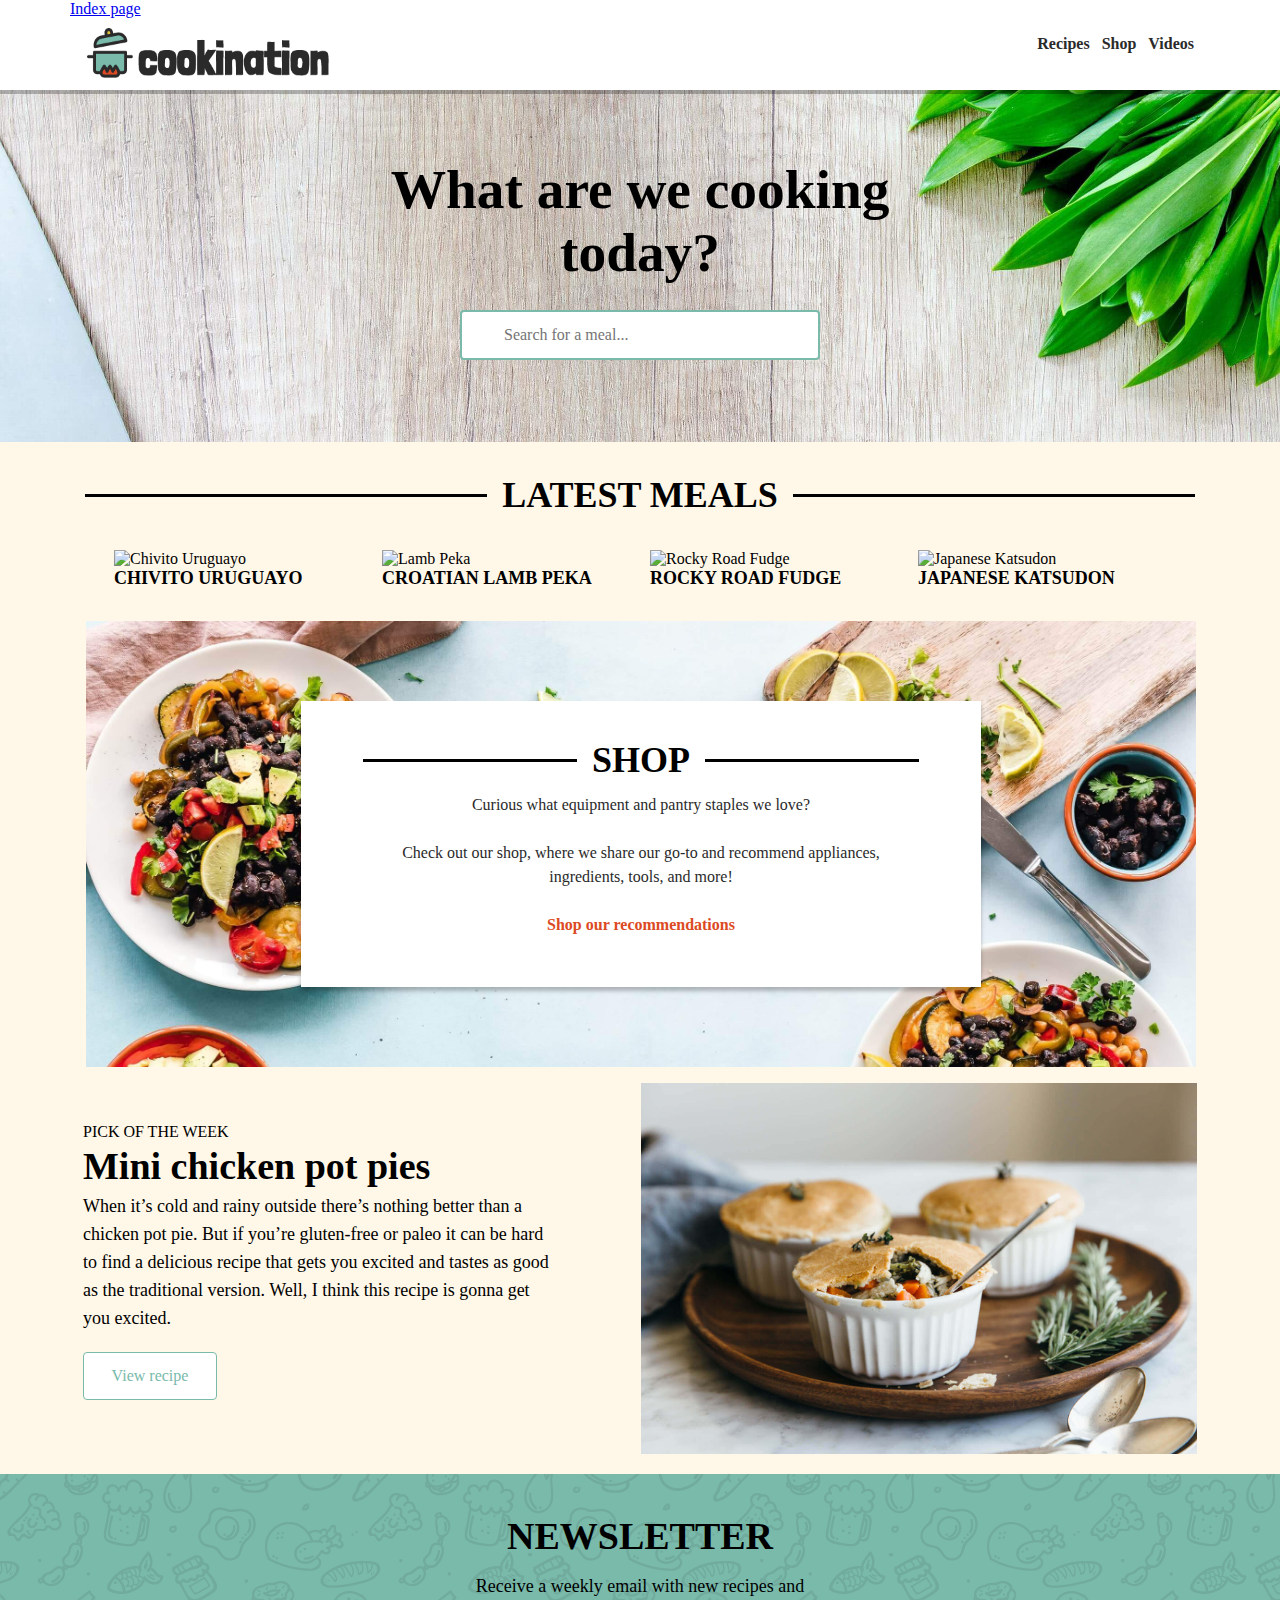
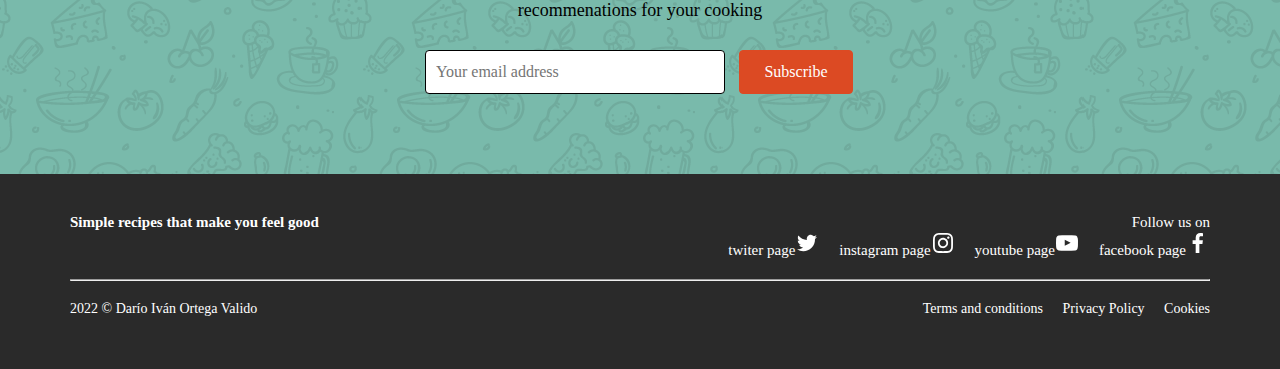
==== index.html @ 8721aeea "02071759" ====
<!DOCTYPE html>
<html lang="en">

<head>
  <meta charset="UTF-8">
  <meta http-equiv="X-UA-Compatible" content="IE=edge">
  <meta name="viewport" content="width=device-width, initial-scale=1.0">
  <title>Cookination</title>
  <meta name="author" content="Darío Iván Ortega Valido">
  <meta name="description" content="Index for Cookination">
  <link rel="stylesheet" href="./css/style.css">
  <link rel="stylesheet" href="./css/style_d.css">
</head>

<body>
  <!-- ? main -->
  <main>
    <div class="container">

      <div class="shl"></div>
      <!-- * header -->
      <header>
        <div class="logo">
          <a href="index.html">
            <p id="h_index">Index page</p>
            <img src="img/logos/logo.png" alt="Cookination Logo - Returns to main page">
          </a>
        </div>
        <div class="h_menu">
          <nav>
            <ul>
              <li><a href="recipes.html">Recipes</a></li>
              <li><a href="shop.html">Shop</a></li>
              <li><a href="videos.html">Videos</a></li>
            </ul>
          </nav>
        </div>
      </header>
      <div class="shr"></div>
      
      <div class="val"></div>
      <!-- * 1a -->
      <div class="s1a">
        <h1>What are we cooking today?</h1>
        <form action="_" method="get">
          <input class="busca" type="text" placeholder="Search for a meal..." aria-label="text to search" />
        </form>
      </div>

      <!-- * 2a -->
      <div class="s2a">
        <div class="h2line">
          <h2>Latest meals </h2>
        </div>
        <div class="figures">

          <div>
            <figure>
              <img class="img_2a" src="img/meals/chivito.jpg" alt="Chivito Uruguayo">
              <figcaption> <strong><a href=""> Chivito uruguayo</a></strong></figcaption>
            </figure>
          </div>

          <div>
            <figure>
              <img class="img_2a" src="img/meals/lamb-peka.jpg" alt="Lamb Peka">
              <figcaption> <strong> <a href="">Croatian lamb peka</a></strong></figcaption>
            </figure>
          </div>

          <div>
            <figure>
              <img class="img_2a" src="img/meals/rocky-road.jpg" alt="Rocky Road Fudge">
              <figcaption><strong> <a href="">Rocky road fudge</a></strong></figcaption>
            </figure>
          </div>

          <div>
            <figure>
              <img class="img_2a" src="img/meals/katsudon.jpg" alt="Japanese Katsudon">
              <figcaption> <strong> <a href="">Japanese katsudon</a></strong></figcaption>
            </figure>
          </div>

        </div>
      </div>

      <!-- * 3a -->
      <div class="s3a">
        <div class="ds">
          <div class="shop">
            <h2>Shop</h2>
            <p>Curious what equipment and pantry staples we love?</p>
            <p>Check out our shop, where we share our go-to and recommend appliances,
              ingredients, tools, and more!</p>
            <p><a href="shop.htmpl">Shop our recommendations</a></p>
          </div>
        </div>
      </div>
      
      <!-- * 4a -->
      <div class="s4a">
        <div class="sa4_lim">
          <div class="s4a_lit">
            <p>Pick of the week</p>
            <h3>Mini chicken pot pies</h3>
            <p id="sec_txt">When it’s cold and rainy outside there’s nothing better than a chicken pot pie. But if
              you’re gluten-free
              or paleo it can be hard to find a delicious recipe that gets you excited and tastes as good as the
              traditional version. Well, I think this recipe is gonna get you excited.</p>
            <button disabled>View recipe</button>
          </div>
          <div class="s4a_img">
            <img src="img/pick-week.jpg" alt="Pick of the week">
          </div>
        </div>
      </div>
      <div class="var"></div>
      
      <!-- * newsletter -->
      <div class="newsletter">
        <div class="new_lit">
          <h2 id="noline">Newsletter</h2>
          <p>Receive a weekly email with new recipes and recommenations for your cooking</p>
        </div>
        <div class="subscribe">
          <input class="email" type="email" placeholder="Your email address" aria-label="Email address for newsletter">
          <button>Subscribe</button>
        </div>
      </div>
      <div class="vfl"></div>
      <!-- * footer -->
      <footer>
        <div class="social_men">
          <p><strong>Simple recipes that make you feel good</strong></p>
        </div>
        <div class="social_nav">
          <p>Follow us on</p>
          <nav>
            <ul>
              <li><a href="">
                  <p id="h_twiter">twiter page</p><img src=" img/icons/twitter.svg" alt="twiter page">
                </a></li>
              <li><a href="">
                  <p id="h_instagram">instagram page</p><img src=" img/icons/instagram.svg"  alt="instagram page">
                </a></li>
              <li><a href="">
                  <p id="h_youtube">youtube page</p><img src=" img/icons/youtube.svg"  alt="youtube page">
                </a></li>
              <li><a href="">
                  <p id="h_facebook">facebook page</p><img src=" img/icons/facebook.svg"  alt="facebook page">
                </a></li>
            </ul>
          </nav>
        </div>

        <div class="separador">
          <hr>
        </div>

        <div class="alumno_nom">
          <p>2022 &copy; Darío Iván Ortega Valido</p>
        </div>
        <div class="alumno_nav">
          <nav>
            <ul>
              <li><a href="#" target="_blank">Terms and conditions</a></li>
              <li><a href="#" target="_blank">Privacy Policy</a></li>
              <li><a href="#" target="_blank">Cookies</a></li>
            </ul>
          </nav>
        </div>
      </footer>
      <div class="vfr"></div>
    </div>
  </main>
</body>
</html>
---- css/style.css ----
:root {
    --fondo-oscuro: #2a2a2a;
    --blanco: #ffffff;
    --principal: #79baab;
    --principal-l: #C5E1DB;
    --contraste: #dc4a23;
    --contraste-l: #eb9781;
    --fondo-body: #fff7e8;
    --negro: #000000;
    --sombra: #00000040;
}

/* montserrat-regular - latin */
@font-face {
    font-family: 'Montserrat';
    font-style: normal;
    font-weight: 400;
    src: url('../fonts/montserrat-v24-latin-regular.eot');
    /* IE9 Compat Modes */
    src: local(''),
        url('../fonts/montserrat-v24-latin-regular.eot?#iefix') format('embedded-opentype'),
        /* IE6-IE8 */
        url('../fonts/montserrat-v24-latin-regular.woff2') format('woff2'),
        /* Super Modern Browsers */
        url('../fonts/montserrat-v24-latin-regular.woff') format('woff'),
        /* Modern Browsers */
        url('../fonts/montserrat-v24-latin-regular.ttf') format('truetype'),
        /* Safari, Android, iOS */
        url('../fonts/montserrat-v24-latin-regular.svg#Montserrat') format('svg');
    /* Legacy iOS */
}

/* montserrat-600 - latin */
@font-face {
    font-family: 'Montserrat';
    font-style: normal;
    font-weight: 600;
    src: url('../fonts/montserrat-v24-latin-600.eot');
    /* IE9 Compat Modes */
    src: local(''),
        url('../fonts/montserrat-v24-latin-600.eot?#iefix') format('embedded-opentype'),
        /* IE6-IE8 */
        url('../fonts/montserrat-v24-latin-600.woff2') format('woff2'),
        /* Super Modern Browsers */
        url('../fonts/montserrat-v24-latin-600.woff') format('woff'),
        /* Modern Browsers */
        url('../fonts/montserrat-v24-latin-600.ttf') format('truetype'),
        /* Safari, Android, iOS */
        url('../fonts/montserrat-v24-latin-600.svg#Montserrat') format('svg');
    /* Legacy iOS */
}

/* montserrat-900 - latin */
@font-face {
    font-family: 'Montserrat';
    font-style: normal;
    font-weight: 900;
    src: url('../fonts/montserrat-v24-latin-900.eot');
    /* IE9 Compat Modes */
    src: local(''),
        url('../fonts/montserrat-v24-latin-900.eot?#iefix') format('embedded-opentype'),
        /* IE6-IE8 */
        url('../fonts/montserrat-v24-latin-900.woff2') format('woff2'),
        /* Super Modern Browsers */
        url('../fonts/montserrat-v24-latin-900.woff') format('woff'),
        /* Modern Browsers */
        url('../fonts/montserrat-v24-latin-900.ttf') format('truetype'),
        /* Safari, Android, iOS */
        url('../fonts/montserrat-v24-latin-900.svg#Montserrat') format('svg');
    /* Legacy iOS */
}

* {
    margin: 0;
    padding: 0;
    box-sizing: border-box;
}

html {
    font-size: 16px;
}

body {
    width: 100%;
    font-family: Montserrat;
}

h1 {
    font-size: 3rem;
    font-weight: 900;
}

h1#may {
    text-transform: uppercase;
}

h2 {
    font-size: 2.25rem;
    text-transform: uppercase;
}

h2#noline {
    font-size: 2.625rem;
}

h2#noline::before, h2#noline::after {
    flex: 0;
}

.container {
    display: grid;
    grid-template-areas:
        "hea"
        "s1a"
        "s2a"
        "s3a"
        "s4a"
        "new"
        "foo";
    grid-template-columns: 1fr;
    grid-gap: 0px;
}


/* ? ----------------------------------------------------------- */
/* ? Todas las páginas ----------------------------------------- */
/* ? ----------------------------------------------------------- */

header {
    grid-area: hea;
}

footer {
    grid-area: foo;
}

/* * header **************************************************** */
p#hidden {
    display: none;
}

header {
    display: grid;
    grid-template-areas:
        "logo"
        "menu";
    grid-template-columns: 1fr;
    grid-gap: .25rem;
    background-color: var(--blanco);
    box-shadow: 0 .25rem 0 var(--sombra);
    z-index: 2;
    padding-bottom: .125rem;
}

.logo {
    grid-area: logo;
}

.h_menu {
    grid-area: menu;
}

header img {
    display: block;
    margin: .5rem auto .5rem;
    width: 10.625rem;
    height: 2.1513rem;
}

.h_menu ul {
    text-align: center;
    margin-top: .5rem;
    margin-bottom: .5rem;
    padding: 0;
    list-style-type: none;
}

.h_menu li {
    display: inline-block;
}

.h_menu a {
    padding: 0 0 0 .5rem;
    color: var(--fondo-oscuro);
    text-decoration: none;
    font-size: 1rem;
    font-weight: 600;
}

.h_menu a:hover {
    color: var(--principal);
}

a#sel {
    padding-right: .375rem;
    padding-left: .375rem;
    padding-bottom: .125rem;
    color: var(--fondo-oscuro);
    font-weight: 900;
    border-bottom: .1125rem dashed var(--fondo-oscuro);

}

/* * footer ************************************************** */
footer {
    padding: 2rem 0 2.5rem;
    display: grid;
    grid-template-areas:
        "social_men"
        "social_nav"
        "separador"
        "alumno_nom"
        "alumno_nav";
    grid-template-columns: 1fr;
    grid-gap: .25rem;
    color: var(--blanco);
    background-color: var(--fondo-oscuro);
}


.social_men {
    grid-area: social_men;
    text-align: center;
}

.social_nav {
    padding-bottom: .5rem;
    grid-area: social_nav;
    text-align: center;
}

footer p {
    margin: .5rem 0;
    font-family: Montserrat;
    font-weight: 400;
    font-size: .9375rem;
}


footer li {
    display: inline-block;
    padding: 0 0 0 1rem;
}


footer a {
    color: var(--blanco);
    text-decoration: none;
}

footer li:first-child {
    padding-left: 0;
}

.social_nav a:hover {
    opacity: 0.7;
}

.separador {
    grid-area: separador;
    margin: 0 1rem .5rem;
}

.alumno_nom {
    grid-area: alumno_nom;
    text-align: center;
}

.alumno_nom p {
    font-size: .875rem;
}

.alumno_nav {
    grid-area: alumno_nav;
    margin: .25rem 0;
    text-align: center;
    padding-bottom: .5rem;
    font-size: .875rem;
}

.alumno_nav a:hover {
    color: var(--principal);
}

/* * newsletter ************************************************ */
.newsletter {
    grid-area: new;
}

.newsletter {
    height: 18.75rem;
    position: relative;
    background-color: var(--principal);
    z-index: -1;
}

.newsletter::before {
    content: "";
    background-image: url("../img/doodle.png");
    background-repeat: repeat-x;
    opacity: .1;
    position: absolute;
    top: 0;
    right: 0;
    bottom: 0;
    left: 0;
    z-index: -1;
}

.new_lit {
    margin: 0 auto;
    display: block;
    width: 28.125rem;
}

.new_lit h2#noline {
    padding: 2.5rem 0 1rem;
    text-align: center;
    text-transform: uppercase;
    font-size: 2.375rem;
}

.new_lit p {
    text-align: center;
    font-size: 1.125rem;
    line-height: 1.5rem;
}

.subscribe {
    margin: .5rem auto;
    display: block;
    width: 28.125rem;
}

.email {
    margin: .625rem .625rem;
    border: .0625rem solid;
    /* border-color: var(--blanco); */
    border-radius: .25rem;
    width: 18.75rem;
    height: 2.75rem;
    padding-left: .625rem;
    font-family: Montserrat;
    font-size: 1rem;
    background-color: var(--blanco);
    z-index: 1;
}

.subscribe button {
    border: .0625rem solid var(--contraste);
    border-radius: .25rem;
    padding: .625rem;
    color: var(--blanco);
    background-color: var(--contraste);
    font-size: 1rem;
    font-weight: 400;
    margin: 1.25rem 0;
    width: 7.125rem;
    height: 2.75rem;
    font-family: Montserrat;
}



/* ! Pag1 -------------------------------------------------------- */
/* ! Pag1 INDEX -------------------------------------------------- */
/* ! Pag1 -------------------------------------------------------- */

.s1a {
    grid-area: s1a;
}

.s2a {
    grid-area: s2a;
}

.s3a {
    grid-area: s3a;
}

.s4a {
    grid-area: s4a;
}

/* * s1a ********************************************** */
.s1a {
    background-image: url("../img/knife-bg.jpg");
    background-repeat: no-repeat;
    background-size: cover;
    padding-bottom: .5rem;
}

.s1a h1 {
    display: block;
    margin: 0 auto 0;
    padding: 4.25rem 0 1rem;
    text-align: center;
    font-size: calc(2.66rem + 1vw);
    width: calc(408px + 10vw);
}

.busca {
    display: block;
    margin: .625rem auto;
    border: .125rem solid;
    border-color: var(--principal);
    border-radius: .25rem;
    width: 22.5rem;
    height: 3.125rem;
    padding-left: 2.625rem;
    font-family: Montserrat;
    font-size: 1rem;
    background: url("../img/icons/search.svg") no-repeat .625rem;
    background-color: var(--blanco);
}

.s1a form {
    padding-bottom: 4rem;
}

/* * s2a ********************************************** */


.s2a {
    background-color: var(--fondo-body);
    display: grid;
    grid-template-areas:
        "he2"
        "fi1";
    grid-template-columns: 1fr;
    grid-gap: .125rem;
    justify-items: center;
    padding-bottom: 1rem;
}

.figures {
    grid-area: fi1;
}

.h2line {
    margin: 2rem 0;
    width: 100%;
    display: block;
}

.s2a h2 {
    grid-area: he2;
    padding: 0 .9375rem ; 
    display: flex;
    flex-direction: row;
    align-items: center;
    justify-items: center;
    text-align: center;
}
.s2a h2::before, .s2a h2::after {
    content: '';
    flex: 1 1;
    border-bottom: .1875rem solid;
    margin: auto;   
}
.s2a h2::before{ margin-right: .9375rem;}
.s2a h2::after{ margin-left: .9375rem;} 


.figures {
    padding: 0 .9375rem;
    gap: 1.25rem;
    display: flex;
    flex-direction: row;
    flex-flow: row wrap;
    justify-content: left;
}


.s2a figcaption, .s2a_2 figcaption, .s2a_2 dt {
    text-transform: uppercase;
    font-size: 1.125rem;
    width: 15.5rem;
}

.s2a a, .s2a_2 a {
    text-decoration: none;
    color: var(--negro);
}

.s2a a:hover, .s2a_2 a:hover {
    color: var(--principal);
}

.img_2a {
    width: 15.625rem;
}




/* * 3a ****************************************************** */
.s3a {
    padding: 1rem 1rem;
    background-color: var(--fondo-body)
}

.ds {
    display: block;
    margin: 0 auto;
    padding: 5rem 1.125rem;
    background-image: url("../img/shop-bg.jpg");
    background-repeat: no-repeat;
    background-size: cover;
}

.shop {
    display: block;
    margin: 0 auto;
    padding: 2.375rem 3vw;
    background-color: var(--blanco);
    box-shadow: 0 .25rem .25rem var(--sombra);
    width: calc(24.75rem + 16vw);
    text-align: center;
}



.shop h2 {
    padding: 0 24px ;
    display: flex;
    flex-direction: row;
    align-items: center;
    justify-items: center;
    text-align: center;
}
.shop h2::before, .shop h2::after {
    content: '';
    flex: 1 1;
    border-bottom: .1875rem solid;
    margin: auto;   
}
.shop h2::before{ margin-right: .9375rem;}
.shop h2::after{ margin-left: .9375rem;} 

.shop p {
    font-size: 1rem;
    color: var(--fondo-oscuro);
    text-align: center;
    padding: .75rem 2.3125rem;
    line-height: 1.5rem;
}

.shop a {
    color: var(--contraste);
    text-decoration: none;
    font-weight: 600;
}

.shop a:hover {
    color: var(--principal-l);
}

/* * 4a ******************************************************* */
.s4a {
    background-color: var(--fondo-body);
    padding-bottom: 1rem;
}

.sa4_lim {

    display: flex;
    gap: 1.25rem;
    flex-flow: row wrap;
    justify-content: center;
    align-items: center;
}

.s4a img {
    width: 32.625rem;
}

.s4a_lit {
    width: 32.625rem;
}

.s4a_lit p {
    font-size: 1rem;
    line-height: 1.5rem;
}

.s4a_lit p:first-child {
    text-transform: uppercase;
    font-size: 1rem;
}

.s4a_lit h3 {
    padding-bottom: .25rem;
    font-size: 2.375rem;
}

.s4a button {
    border: .0625rem solid var(--principal);
    border-radius: .25rem;
    padding: .625rem;
    color: var(--principal);
    background-color: var(--blanco);
    font-size: 1rem;
    font-weight: 400;
    margin: 1.25rem 0;
    width: 8.375rem;
    height: 3rem;
    font-family: Montserrat;
}



/* ! Pag2 -------------------------------------------------------- */
/* ! Pag2 RECIPES ------------------------------------------------ */
/* ! Pag2 -------------------------------------------------------- */



/* * 2a2 ******************************************************* */
.s2a_2 {
    grid-area: s2a;
}

.s2a_2 {
    background-color: var(--fondo-body);
    display: grid;
    grid-template-areas:
        "he2"
        "fi1"
        "pg1";
    grid-template-columns: 1fr;
    grid-gap: .125rem;
    justify-items: center;

    padding-bottom: 1rem;
}

.br_cab {
    grid-area: he2;
    margin-top:  2rem ;
}

.pag {
    grid-area: pg1;
}

.br_cab {
    display: block;
    text-align: center;
    padding: .5rem 1rem;
}

.br_cab p {
    padding: .5rem 0;
    line-height: 1.625rem;
}
.pag ol::before{
    content: '';
    text-decoration: none;
}

.pag li {
    display: inline-block;
    padding: 2rem .375rem 2rem 0;
}

.pag a {
    color: var(--principal);
    font-weight: 600;
}

a#pag_sel {
    color: var(--negro);
    font-weight: 400;
}


aside {
    display: none;
}

/* ! Pag4 -------------------------------------------------------- */
/* ! Pag4 VIDEOS  ------------------------------------------------ */
/* ! Pag4 -------------------------------------------------------- */

.blanco {
    background-color: var(--blanco);
    width: 32.625rem;
    height: auto;
}

.figures iframe {
    width: 32.625rem;
    height: 19.6875rem;
}

.s2a_2 dt {
    padding: 1rem .9375rem;
    text-transform: uppercase;
    font-size: 1.125rem;
    letter-spacing: .0938rem;
    width: 32.625rem;
}

.s2a_2 dd {
    padding: 0 1rem 1rem;
    font-size: 1rem;
    line-height: 1.5rem;
}
---- css/style_d.css ----
@media screen and (min-width: 1140px) {
    .container {
        display: grid;
        grid-template-areas:
            "shl hea shr"
            "s1a s1a s1a"
            "val s2a var"
            "val s3a var"
            "val s4a var"
            "new new new"
            "vfl foo vfr";
        grid-template-columns: 1fr 1140px 1fr;
        grid-gap: 0px;
    }

    .val {
        grid-area: val;
        flex: 1;
        background-color: var(--fondo-body);
    }

    .var {
        grid-area: var;
        flex: 1;
        background-color: var(--fondo-body);
    }

    .vfl {
        grid-area: vfl;
        flex: 1;
        background-color: var(--fondo-oscuro);
    }

    .vfr {
        grid-area: vfr;
        flex: 1;
        background-color: var(--fondo-oscuro);
    }

    .shl {
        grid-area: shl;
        flex: 1;
        background-color: var(--blanco);
        box-shadow: 0px 4px 0px var(--sombra);
        z-index: 2;
    }

    .shr {
        grid-area: shr;
        flex: 1;
        background-color: var(--blanco);
        box-shadow: 0px 4px 0px var(--sombra);
        z-index: 2;
    }

    /* ? ----------------------------------------------------------- */
    /* ? Todas las páginas ----------------------------------------- */
    /* ? ----------------------------------------------------------- */

    /* * header ******************************* */
    header {
        display: grid;
        grid-template-areas:
            "logo menu";
        grid-template-columns: 2fr 2fr;
        grid-gap: 12px;
        align-items: center;
    }

    header img {
        float: left;
        width: 261px;
        height: 54px;
        padding-left: 16px;
    }

    .h_menu ul {
        text-align: right;
        padding-right: 16px;
    }

    /* * footer ******************************** */
    footer {
        padding-top: 32px;
        display: grid;
        grid-template-areas:
            "social_men social_nav"
            "separador separador"
            "alumno_nom alumno_nav";
        grid-template-columns: 1fr 1fr;
        grid-gap: 12px;
        align-items: baseline;

    }

    footer li:first-child {
        padding-left: 16px;
    }

    .social_men {
        text-align: left;
        width: 250px;
    }

    .social_nav {
        text-align: right;
    }

    .social_nav p {
        display: inline;
    }

    .separador {
        margin: 0;
    }

    .alumno_nom {
        text-align: left;
    }

    .alumno_nav {
        text-align: right;
    }

    .social_nav nav {
        display: inline-block;
        vertical-align: middle;
    }

    /* ! Pag1 -------------------------------------------------------- */
    /* ! Pag1 INDEX -------------------------------------------------- */
    /* ! Pag1 -------------------------------------------------------- */

    /* * 2a **************************** */
    .img_2a {
        width: 262px;
    }

    .h2line {
        width: 1140px;
    }

    h2::before {
        margin: 0 16px 0 0;
    }

    h2::after {
        margin: 0 0px 0 16px
    }

    .s2a_2 dt {
        width: 552px;
    }



    /* * 3a **************************** */
    .ds {
        width: 1110px;
    }

    .shop {
        width: 680px;

    }

    /* * 4a **************************** */
    .sa4_lim {
        gap: 28px;
    }

    #sec_txt {
        font-size: 18px;
        padding-right: 60px;
        line-height: 28px;
    }

    .s4a_lit {
        width: 530px;
    }

    .s4a img {
        width: 556px;
    }



    /* ! Pag2 -------------------------------------------------------- */
    /* ! Pag2 RECIPES ------------------------------------------------ */
    /* ! Pag2 -------------------------------------------------------- */

    /* * 2a2 ******************************************************* */
    .s2a_2 {
        background-color: var(--fondo-body);
        display: grid;
        grid-template-areas:
            "he2 he2"
            "asi fi1"
            "asi pg1";
        grid-template-columns: 1fr;
        grid-gap: 2px;

        justify-items: center;
        padding-bottom: 16px;
    }

    h2#noline {
        text-align: center;
    }

    .br_cab {
        justify-self: flex-start;
        text-align: left;
    }

    aside {
        grid-area: asi;
        display: block;
        width: 271px;
        background-color: var(--blanco);
    }

    .chec_sel fieldset {
        border: 0px;
        display: flex;
        flex-direction: column;
    }

    .chec_sel legend {
        font-size: 1.125rem;
        text-transform: uppercase;
        padding: 16px 16px;

    }

    .chec_sel label {
        padding: 4px 16px;
    }

    .busca1 {
        display: block;
        margin: 16px 16px;
        border: 2px solid;
        border-color: var(--principal);
        border-radius: 4px;
        width: 239px;
        height: 50px;
        padding-left: 42px;
        font-family: Montserrat;
        font-size: 16px;
        background: url("../img/icons/search.svg") no-repeat 10px;
        background-color: var(--blanco);
    }

    .figures {
        row-gap: 32px;
    }

    /* ! Pag4 -------------------------------------------------------- */
    /* ! Pag4 VIDEOS  ------------------------------------------------ */
    /* ! Pag4 -------------------------------------------------------- */


    .blanco {
        background-color: var(--blanco);
        width: 542px;
        height: calc(100% - 315px);
    }

    .figures iframe {
        width: 542px;
        height: 315px;
    }

    .s2a_2 dt {
        padding: 16px 16px;
        width: 542px;
    }

    .s2a_2 dd {
        width: 542px;
        font-size: 18px;
        line-height: 26px;
    }
}
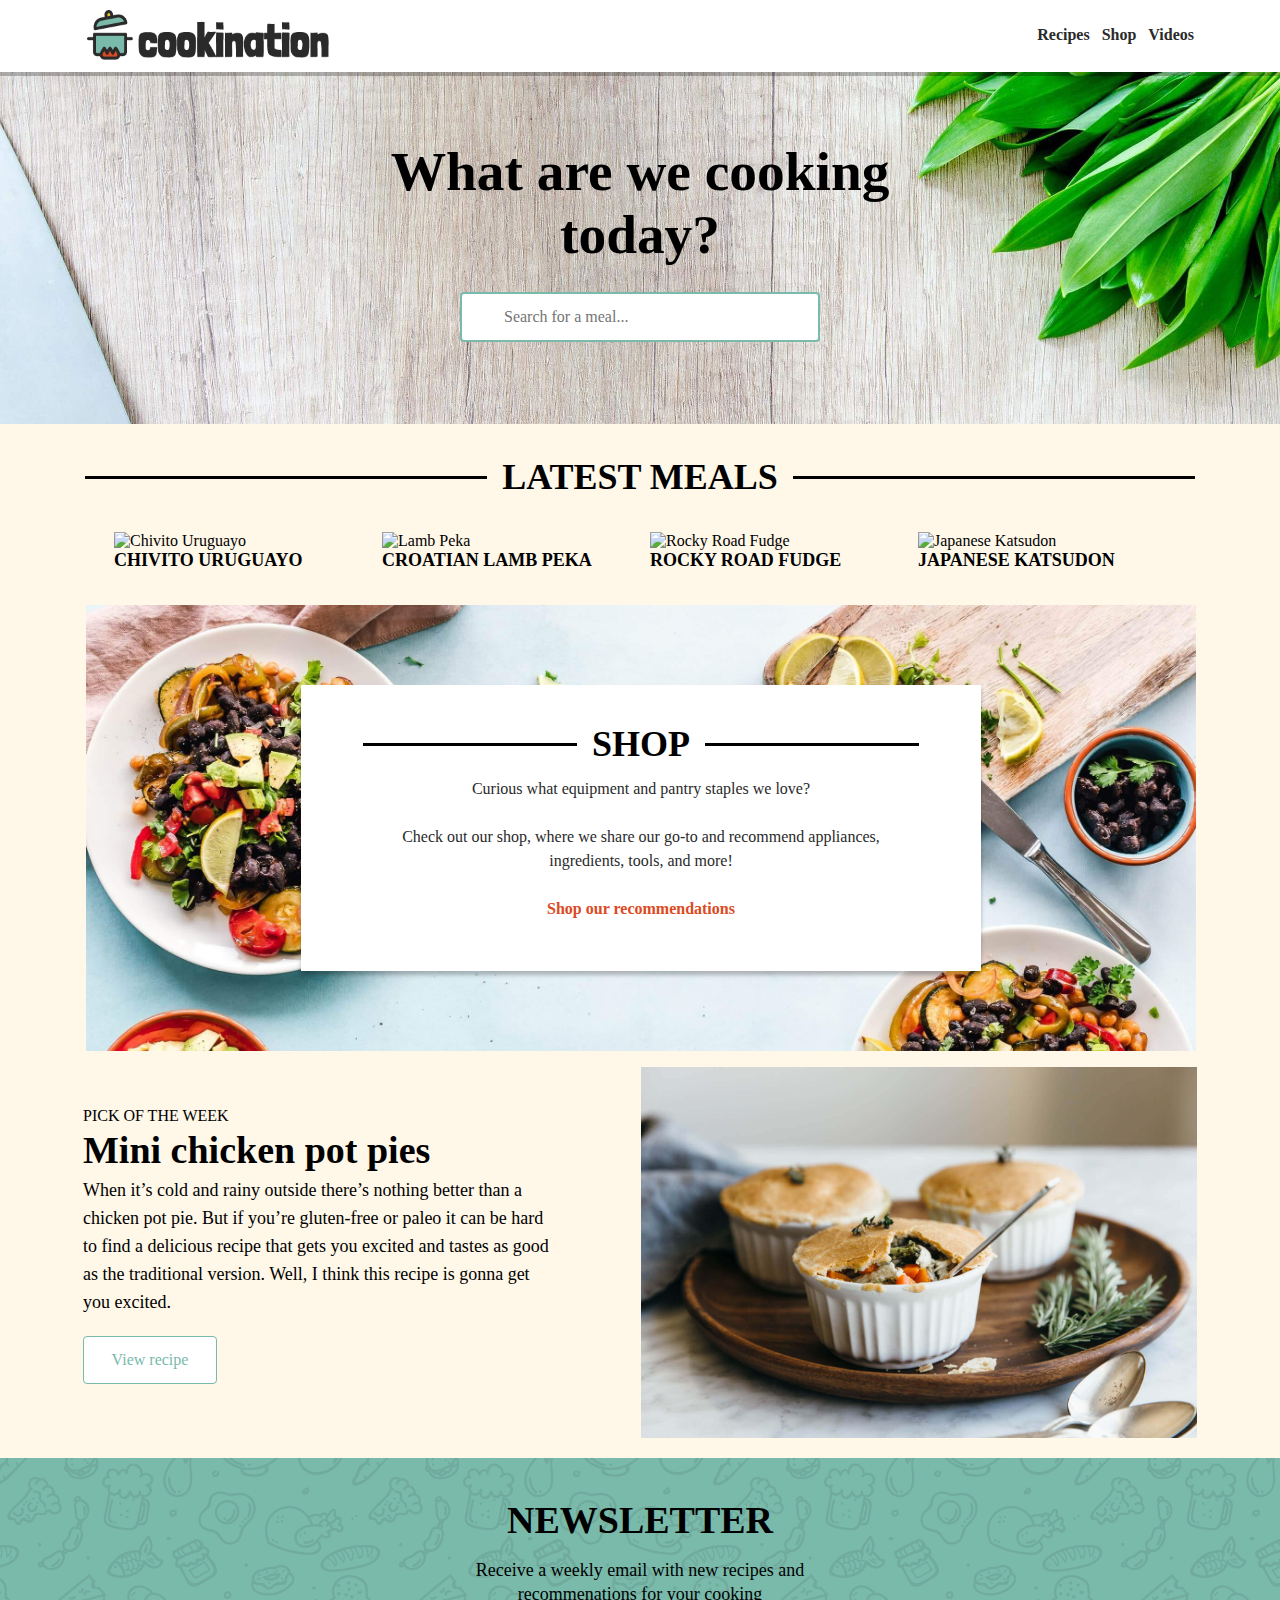
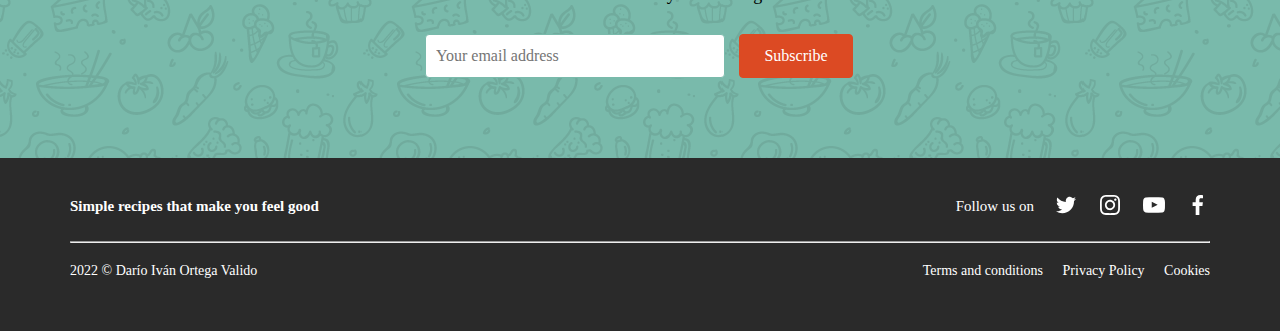
==== commit f4bb9150: "03060818" ====
--- a/index.html
+++ b/index.html
@@ -8,8 +8,8 @@
   <title>Cookination</title>
   <meta name="author" content="Darío Iván Ortega Valido">
   <meta name="description" content="Index for Cookination">
-  <link rel="stylesheet" href="./css/style.css">
-  <link rel="stylesheet" href="./css/style_d.css">
+  <link rel="stylesheet" href="./css/styleF.css">
+  <!-- <link rel="stylesheet" href="./css/style_d.css"> -->
 </head>
 
 <body>
--- a/css/styleF.css
+++ b/css/styleF.css
@@ -0,0 +1,955 @@
+:root {
+    --fondo-oscuro: #2a2a2a;
+    --blanco: #ffffff;
+    --principal: #79baab;
+    --principal-l: #C5E1DB;
+    --contraste: #dc4a23;
+    --contraste-l: #eb9781;
+    --fondo-body: #fff7e8;
+    --negro: #000000;
+    --sombra: #00000040;
+}
+
+/* montserrat-regular - latin */
+@font-face {
+    font-family: 'Montserrat';
+    font-style: normal;
+    font-weight: 400;
+    src: url('../fonts/montserrat-v24-latin-regular.eot');
+    /* IE9 Compat Modes */
+    src: local(''),
+        url('../fonts/montserrat-v24-latin-regular.eot?#iefix') format('embedded-opentype'),
+        /* IE6-IE8 */
+        url('../fonts/montserrat-v24-latin-regular.woff2') format('woff2'),
+        /* Super Modern Browsers */
+        url('../fonts/montserrat-v24-latin-regular.woff') format('woff'),
+        /* Modern Browsers */
+        url('../fonts/montserrat-v24-latin-regular.ttf') format('truetype'),
+        /* Safari, Android, iOS */
+        url('../fonts/montserrat-v24-latin-regular.svg#Montserrat') format('svg');
+    /* Legacy iOS */
+}
+
+/* montserrat-600 - latin */
+@font-face {
+    font-family: 'Montserrat';
+    font-style: normal;
+    font-weight: 600;
+    src: url('../fonts/montserrat-v24-latin-600.eot');
+    /* IE9 Compat Modes */
+    src: local(''),
+        url('../fonts/montserrat-v24-latin-600.eot?#iefix') format('embedded-opentype'),
+        /* IE6-IE8 */
+        url('../fonts/montserrat-v24-latin-600.woff2') format('woff2'),
+        /* Super Modern Browsers */
+        url('../fonts/montserrat-v24-latin-600.woff') format('woff'),
+        /* Modern Browsers */
+        url('../fonts/montserrat-v24-latin-600.ttf') format('truetype'),
+        /* Safari, Android, iOS */
+        url('../fonts/montserrat-v24-latin-600.svg#Montserrat') format('svg');
+    /* Legacy iOS */
+}
+
+/* montserrat-900 - latin */
+@font-face {
+    font-family: 'Montserrat';
+    font-style: normal;
+    font-weight: 900;
+    src: url('../fonts/montserrat-v24-latin-900.eot');
+    /* IE9 Compat Modes */
+    src: local(''),
+        url('../fonts/montserrat-v24-latin-900.eot?#iefix') format('embedded-opentype'),
+        /* IE6-IE8 */
+        url('../fonts/montserrat-v24-latin-900.woff2') format('woff2'),
+        /* Super Modern Browsers */
+        url('../fonts/montserrat-v24-latin-900.woff') format('woff'),
+        /* Modern Browsers */
+        url('../fonts/montserrat-v24-latin-900.ttf') format('truetype'),
+        /* Safari, Android, iOS */
+        url('../fonts/montserrat-v24-latin-900.svg#Montserrat') format('svg');
+    /* Legacy iOS */
+}
+
+* {
+    margin: 0;
+    padding: 0;
+    box-sizing: border-box;
+}
+
+html {
+    font-size: 16px;
+}
+
+body {
+    width: 100%;
+    font-family: Montserrat;
+}
+
+h1 {
+    font-size: 3rem;
+    font-weight: 900;
+}
+
+h1#may {
+    text-transform: uppercase;
+}
+
+h2 {
+    font-size: 2.25rem;
+    text-transform: uppercase;
+}
+
+h2#noline {
+    font-size: 2.625rem;
+}
+
+h2#noline::before, h2#noline::after {
+    flex: 0;
+}
+
+.container {
+    display: grid;
+    grid-template-areas:
+        "hea"
+        "s1a"
+        "s2a"
+        "s3a"
+        "s4a"
+        "new"
+        "foo";
+    grid-template-columns: 1fr;
+    grid-gap: 0px;
+}
+
+
+/* ? ----------------------------------------------------------- */
+/* ? Todas las páginas ----------------------------------------- */
+/* ? ----------------------------------------------------------- */
+
+
+/* * header **************************************************** */
+p#h_index, p#h_twiter,p#h_instagram,p#h_youtube,p#h_facebook {
+    display: none;
+}
+
+header {
+    grid-area: hea;
+    display: grid;
+    grid-template-areas:
+        "logo"
+        "menu";
+    grid-template-columns: 1fr;
+    grid-gap: .25rem;
+    background-color: var(--blanco);
+    box-shadow: 0 .25rem 0 var(--sombra);
+    z-index: 2;
+    padding-bottom: .125rem;
+}
+
+.logo {
+    grid-area: logo;
+}
+
+.h_menu {
+    grid-area: menu;
+}
+
+header img {
+    display: block;
+    margin: .5rem auto .5rem;
+    width: 10.625rem;
+    height: 2.1513rem;
+}
+
+.h_menu ul {
+    text-align: center;
+    margin-top: .5rem;
+    margin-bottom: .5rem;
+    padding: 0;
+    list-style-type: none;
+}
+
+.h_menu li {
+    display: inline-block;
+}
+
+.h_menu a {
+    padding: 0 0 0 .5rem;
+    color: var(--fondo-oscuro);
+    text-decoration: none;
+    font-size: 1rem;
+    font-weight: 600;
+}
+
+.h_menu a:hover {
+    color: var(--principal);
+}
+
+a#sel {
+    padding-right: .375rem;
+    padding-left: .375rem;
+    padding-bottom: .125rem;
+    color: var(--fondo-oscuro);
+    font-weight: 900;
+    border-bottom: .1125rem dashed var(--fondo-oscuro);
+
+}
+
+/* * footer ************************************************** */
+footer {
+    grid-area: foo;
+    padding: 2rem 0 2.5rem;
+    display: grid;
+    grid-template-areas:
+        "social_men"
+        "social_nav"
+        "separador"
+        "alumno_nom"
+        "alumno_nav";
+    grid-template-columns: 1fr;
+    grid-gap: .25rem;
+    color: var(--blanco);
+    background-color: var(--fondo-oscuro);
+}
+
+
+.social_men {
+    grid-area: social_men;
+    text-align: center;
+}
+
+.social_nav {
+    padding-bottom: .5rem;
+    grid-area: social_nav;
+    text-align: center;
+}
+
+footer p {
+    margin: .5rem 0;
+    font-family: Montserrat;
+    font-weight: 400;
+    font-size: .9375rem;
+}
+
+
+footer li {
+    display: inline-block;
+    padding: 0 0 0 1rem;
+}
+
+
+footer a {
+    color: var(--blanco);
+    text-decoration: none;
+}
+
+footer li:first-child {
+    padding-left: 0;
+}
+
+.social_nav a:hover {
+    opacity: 0.7;
+}
+
+.separador {
+    grid-area: separador;
+    margin: 0 1rem .5rem;
+}
+
+.alumno_nom {
+    grid-area: alumno_nom;
+    text-align: center;
+}
+
+.alumno_nom p {
+    font-size: .875rem;
+}
+
+.alumno_nav {
+    grid-area: alumno_nav;
+    margin: .25rem 0;
+    text-align: center;
+    padding-bottom: .5rem;
+    font-size: .875rem;
+}
+
+.alumno_nav a:hover {
+    color: var(--principal);
+}
+
+/* * newsletter ************************************************ */
+.newsletter {
+    grid-area: new;
+    height: 18.75rem;
+    position: relative;
+    background-color: var(--principal);
+    z-index: -1;
+}
+
+
+.newsletter::before {
+    content: "";
+    background-image: url("../img/doodle.png");
+    background-repeat: repeat-x;
+    opacity: .1;
+    position: absolute;
+    top: 0;
+    right: 0;
+    bottom: 0;
+    left: 0;
+    z-index: -1;
+}
+
+.new_lit {
+    margin: 0 auto;
+    display: block;
+    width: 28.125rem;
+}
+
+.new_lit h2#noline {
+    padding: 2.5rem 0 1rem;
+    text-align: center;
+    text-transform: uppercase;
+    font-size: 2.375rem;
+}
+
+.new_lit p {
+    text-align: center;
+    font-size: 1.125rem;
+    line-height: 1.5rem;
+}
+
+.subscribe {
+    margin: .5rem auto;
+    display: block;
+    width: 28.125rem;
+}
+
+.email {
+    margin: .625rem .625rem;
+    border: .0625rem solid;
+    border-radius: .25rem;
+    width: 18.75rem;
+    height: 2.75rem;
+    padding-left: .625rem;
+    font-family: Montserrat;
+    font-size: 1rem;
+    border-color: var(--principal); 
+    background-color: var(--blanco);
+    z-index: 1;
+}
+
+.subscribe button {
+    border: .0625rem solid var(--contraste);
+    border-radius: .25rem;
+    padding: .625rem;
+    color: var(--blanco);
+    background-color: var(--contraste);
+    font-size: 1rem;
+    font-weight: 400;
+    margin: 1.25rem 0;
+    width: 7.125rem;
+    height: 2.75rem;
+    font-family: Montserrat;
+}
+
+
+
+/* ! Pag1 -------------------------------------------------------- */
+/* ! Pag1 INDEX -------------------------------------------------- */
+/* ! Pag1 -------------------------------------------------------- */
+
+
+/* * s1a ********************************************** */
+.s1a {
+    grid-area: s1a;
+    background-image: url("../img/knife-bg.jpg");
+    background-repeat: no-repeat;
+    background-size: cover;
+    padding-bottom: .5rem;
+}
+
+.s1a h1 {
+    display: block;
+    margin: 0 auto 0;
+    padding: 4.25rem 0 1rem;
+    text-align: center;
+    font-size: calc(2.66rem + 1vw);
+    width: calc(408px + 10vw);
+}
+
+.busca {
+    display: block;
+    margin: .625rem auto;
+    border: .125rem solid;
+    border-color: var(--principal);
+    border-radius: .25rem;
+    width: 22.5rem;
+    height: 3.125rem;
+    padding-left: 2.625rem;
+    font-family: Montserrat;
+    font-size: 1rem;
+    background: url("../img/icons/search.svg") no-repeat 10px;
+    background-color: var(--blanco);
+}
+
+.s1a form {
+    padding-bottom: 4rem;
+}
+
+/* * s2a ********************************************** */
+
+
+.s2a, .s2a_2 {
+    grid-area: s2a;
+    background-color: var(--fondo-body);
+    display: grid;
+    grid-template-areas:
+        "he2"
+        "fi1"
+        "pg1";
+    grid-template-columns: 1fr;
+    grid-gap: .125rem;
+    justify-items: center;
+    padding-bottom: 1rem;
+}
+
+.figures {
+    grid-area: fi1;
+    padding: 0 .9375rem;
+    gap: 1.25rem;
+    display: flex;
+    flex-direction: row;
+    flex-flow: row wrap;
+    justify-content: left;
+}
+
+.h2line {
+    margin: 2rem 0;
+    width: 100%;
+    display: block;
+}
+
+.s2a h2 {
+    grid-area: he2;
+    padding: 0 .9375rem ; 
+    display: flex;
+    flex-direction: row;
+    align-items: center;
+    justify-items: center;
+    text-align: center;
+}
+.s2a h2::before, .s2a h2::after {
+    content: '';
+    flex: 1 1;
+    border-bottom: .1875rem solid;
+    margin: auto;   
+}
+.s2a h2::before{ margin-right: .9375rem;}
+.s2a h2::after{ margin-left: .9375rem;} 
+
+
+.s2a figcaption, .s2a_2 figcaption {
+    text-transform: uppercase;
+    font-size: 1.125rem;
+    width: 15.5rem;
+}
+
+.s2a a, .s2a_2 a {
+    text-decoration: none;
+    color: var(--negro);
+}
+
+.s2a a:hover, .s2a_2 a:hover {
+    color: var(--principal);
+}
+
+.img_2a {
+    width: 15.625rem;
+}
+
+
+
+
+/* * 3a ****************************************************** */
+.s3a {
+    grid-area: s3a;
+    padding: 1rem 1rem;
+    background-color: var(--fondo-body)
+}
+
+.ds {
+    display: block;
+    margin: 0 auto;
+    padding: 5rem 1.125rem;
+    background-image: url("../img/shop-bg.jpg");
+    background-repeat: no-repeat;
+    background-size: cover;
+}
+
+.shop {
+    display: block;
+    margin: 0 auto;
+    padding: 2.375rem 3vw;
+    background-color: var(--blanco);
+    box-shadow: 0 .25rem .25rem var(--sombra);
+    width: calc(24.75rem + 16vw);
+    text-align: center;
+}
+
+
+
+.shop h2 {
+    padding: 0 24px ;
+    display: flex;
+    flex-direction: row;
+    align-items: center;
+    justify-items: center;
+    text-align: center;
+}
+.shop h2::before, .shop h2::after {
+    content: '';
+    flex: 1 1;
+    border-bottom: .1875rem solid;
+    margin: auto;   
+}
+.shop h2::before{ margin-right: .9375rem;}
+.shop h2::after{ margin-left: .9375rem;} 
+
+.shop p {
+    font-size: 1rem;
+    color: var(--fondo-oscuro);
+    text-align: center;
+    padding: .75rem 2.3125rem;
+    line-height: 1.5rem;
+}
+
+.shop a {
+    color: var(--contraste);
+    text-decoration: none;
+    font-weight: 600;
+}
+
+.shop a:hover {
+    color: var(--principal-l);
+}
+
+/* * 4a ******************************************************* */
+.s4a {
+    grid-area: s4a;
+    background-color: var(--fondo-body);
+    padding-bottom: 1rem;
+}
+
+.sa4_lim {
+
+    display: flex;
+    gap: 1.25rem;
+    flex-flow: row wrap;
+    justify-content: center;
+    align-items: center;
+}
+
+.s4a img {
+    width: 32.625rem;
+}
+
+.s4a_lit {
+    width: 32.625rem;
+}
+
+.s4a_lit p {
+    font-size: 1rem;
+    line-height: 1.5rem;
+}
+
+.s4a_lit p:first-child {
+    text-transform: uppercase;
+    font-size: 1rem;
+}
+
+.s4a_lit h3 {
+    padding-bottom: .25rem;
+    font-size: 2.375rem;
+}
+
+.s4a button {
+    border: .0625rem solid var(--principal);
+    border-radius: .25rem;
+    padding: .625rem;
+    color: var(--principal);
+    background-color: var(--blanco);
+    font-size: 1rem;
+    font-weight: 400;
+    margin: 1.25rem 0;
+    width: 8.375rem;
+    height: 3rem;
+    font-family: Montserrat;
+}
+
+
+
+/* ! Pag2 -------------------------------------------------------- */
+/* ! Pag2 RECIPES ------------------------------------------------ */
+/* ! Pag2 -------------------------------------------------------- */
+
+
+
+/* * 2a2 ******************************************************* */
+
+.br_cab {
+    grid-area: he2;
+    margin-top:  2rem ;
+    display: block;
+    text-align: center;
+    padding: .5rem 1rem;
+}
+
+.pag {
+    grid-area: pg1;
+}
+
+
+
+.br_cab p {
+    padding: .5rem 0;
+    line-height: 1.625rem;
+}
+.pag ol::before{
+    content: '';
+    text-decoration: none;
+}
+
+.pag li {
+    display: inline-block;
+    padding: 2rem .375rem 2rem 0;
+}
+
+.pag a {
+    color: var(--principal);
+    font-weight: 600;
+}
+.pag a:hover{
+    color: var(--principal-l);
+}
+
+a#pag_sel {
+    color: var(--negro);
+    font-weight: 400;
+}
+
+aside {
+    display: none;
+}
+
+/* ! Pag4 -------------------------------------------------------- */
+/* ! Pag4 VIDEOS  ------------------------------------------------ */
+/* ! Pag4 -------------------------------------------------------- */
+
+.blanco {
+    background-color: var(--blanco);
+    width: 32.625rem;
+    height: auto;
+}
+
+.figures iframe {
+    width: 32.625rem;
+    height: 19.6875rem;
+}
+
+.mydt {
+    padding: 1rem .9375rem;
+    text-transform: uppercase;
+    font-size: 1.125rem;
+    letter-spacing: .0938rem;
+    width: 32.625rem;
+}
+
+.mydd {
+    padding: 0 1rem 1rem;
+    font-size: 1rem;
+    line-height: 1.5rem;
+}
+
+
+/* ? ----------------------------------------------------------------------------------------------- */
+/* ? DESKTOP --------------------------------------------------------------------------------------- */
+/* ? ----------------------------------------------------------------------------------------------- */
+@media screen and (min-width: 1140px) {
+    .container {
+        display: grid;
+        grid-template-areas:
+            "shl hea shr"
+            "s1a s1a s1a"
+            "val s2a var"
+            "val s3a var"
+            "val s4a var"
+            "new new new"
+            "vfl foo vfr";
+        grid-template-columns: 1fr 71.25rem 1fr;
+        grid-gap: 0;
+    }
+
+    .val {
+        grid-area: val;
+        flex: 1;
+        background-color: var(--fondo-body);
+    }
+
+    .var {
+        grid-area: var;
+        flex: 1;
+        background-color: var(--fondo-body);
+    }
+
+    .vfl {
+        grid-area: vfl;
+        flex: 1;
+        background-color: var(--fondo-oscuro);
+    }
+
+    .vfr {
+        grid-area: vfr;
+        flex: 1;
+        background-color: var(--fondo-oscuro);
+    }
+
+    .shl {
+        grid-area: shl;
+        flex: 1;
+        background-color: var(--blanco);
+        box-shadow: 0 .25rem 0 var(--sombra);
+        z-index: 2;
+    }
+
+    .shr {
+        grid-area: shr;
+        flex: 1;
+        background-color: var(--blanco);
+        box-shadow: 0 .25rem 0 var(--sombra);
+        z-index: 2;
+    }
+
+    /* ? ----------------------------------------------------------- */
+    /* ? Todas las páginas ----------------------------------------- */
+    /* ? ----------------------------------------------------------- */
+
+    /* * header ******************************* */
+    header {
+        display: grid;
+        grid-template-areas:
+            "logo menu";
+        grid-template-columns: 2fr 2fr;
+        grid-gap: .75rem;
+        align-items: center;
+    }
+
+    header img {
+        float: left;
+        width: 16.3125rem;
+        height: 3.375rem;
+        padding-left: 1rem;
+    }
+
+    .h_menu ul {
+        text-align: right;
+        padding-right: 1rem;
+    }
+
+    /* * footer ******************************** */
+    footer {
+        padding-top: 2rem;
+        display: grid;
+        grid-template-areas:
+            "social_men social_nav"
+            "separador separador"
+            "alumno_nom alumno_nav";
+        grid-template-columns: 1fr 1fr;
+        grid-gap: .75rem;
+        align-items: baseline;
+
+    }
+
+    footer li:first-child {
+        padding-left: 1rem;
+    }
+
+    .social_men {
+        text-align: left;
+        width: 15.625rem;
+    }
+
+    .social_nav {
+        text-align: right;
+    }
+
+    .social_nav p {
+        display: inline;
+    }
+
+    .separador {
+        margin: 0;
+    }
+
+    .alumno_nom {
+        text-align: left;
+    }
+
+    .alumno_nav {
+        text-align: right;
+    }
+
+    .social_nav nav {
+        display: inline-block;
+        vertical-align: middle;
+    }
+
+    /* ! Pag1 -------------------------------------------------------- */
+    /* ! Pag1 INDEX -------------------------------------------------- */
+    /* ! Pag1 -------------------------------------------------------- */
+
+    /* * 2a **************************** */
+    .img_2a {
+        width: 16.375rem;
+    }
+
+    .h2line {
+        width: 71.25rem;
+    }
+
+    h2::before {
+        margin: 0 1rem 0 0;
+    }
+
+    h2::after {
+        margin: 0 0 0 1rem
+    }
+
+
+    /* * 3a **************************** */
+    .ds {
+        width: 69.375rem;
+    }
+
+    .shop {
+        width: 42.5rem;
+    }
+
+    /* * 4a **************************** */
+    .sa4_lim {
+        gap: 1.75rem;
+    }
+
+    #sec_txt {
+        font-size: 1.125rem;
+        padding-right: 3.75rem;
+        line-height: 1.75rem;
+    }
+
+    .s4a_lit {
+        width: 33.125rem;
+    }
+
+    .s4a img {
+        width: 34.75rem;
+    }
+
+
+
+    /* ! Pag2 -------------------------------------------------------- */
+    /* ! Pag2 RECIPES ------------------------------------------------ */
+    /* ! Pag2 -------------------------------------------------------- */
+
+    /* * 2a2 ******************************************************* */
+    .s2a_2 {
+        background-color: var(--fondo-body);
+        display: grid;
+        grid-template-areas:
+            "he2 he2"
+            "asi fi1"
+            "asi pg1";
+        grid-template-columns: 1fr;
+        grid-gap: .125rem;
+
+        justify-items: center;
+        padding-bottom: 1rem;
+    }
+
+    h2#noline {
+        text-align: center;
+    }
+
+    .br_cab {
+        justify-self: flex-start;
+        text-align: left;
+    }
+
+    aside {
+        grid-area: asi;
+        display: block;
+        width: 16.9375rem;
+        background-color: var(--blanco);
+    }
+
+    .chec_sel fieldset {
+        border: 0;
+        display: flex;
+        flex-direction: column;
+    }
+
+    .chec_sel legend {
+        font-size: 1.125rem;
+        text-transform: uppercase;
+        padding: 1rem 1rem;
+    }
+
+    .chec_sel label {
+        padding: .25rem 1rem;
+    }
+
+    .busca1 {
+        display: block;
+        margin: 1rem 1rem;
+        border: .125rem solid;
+        border-color: var(--principal);
+        border-radius: .25rem;
+        width: 14.9375rem;
+        height: 3.125rem;
+        padding-left: 2.625rem;
+        font-family: Montserrat;
+        font-size: 1rem;
+        background: url("../img/icons/search.svg") no-repeat 10px;
+        background-color: var(--blanco);
+    }
+
+    .figures {
+        row-gap: 2rem;
+    }
+
+    /* ! Pag4 -------------------------------------------------------- */
+    /* ! Pag4 VIDEOS  ------------------------------------------------ */
+    /* ! Pag4 -------------------------------------------------------- */
+
+
+    .blanco {
+        background-color: var(--blanco);
+        width: 33.875rem;
+        height: calc(100% - 19.6875rem);
+    }
+
+    .figures iframe {
+        width: 33.875rem;
+        height: 19.6875rem;
+    }
+
+    .s2a_2 dt, .mydt {
+        padding: 1rem 1rem;
+        width: 33.875rem;
+    }
+
+    .s2a_2 dd, mydd {
+        width: 33.875rem;
+        font-size: 1.125rem;
+        line-height: 1.625rem;
+    }
+}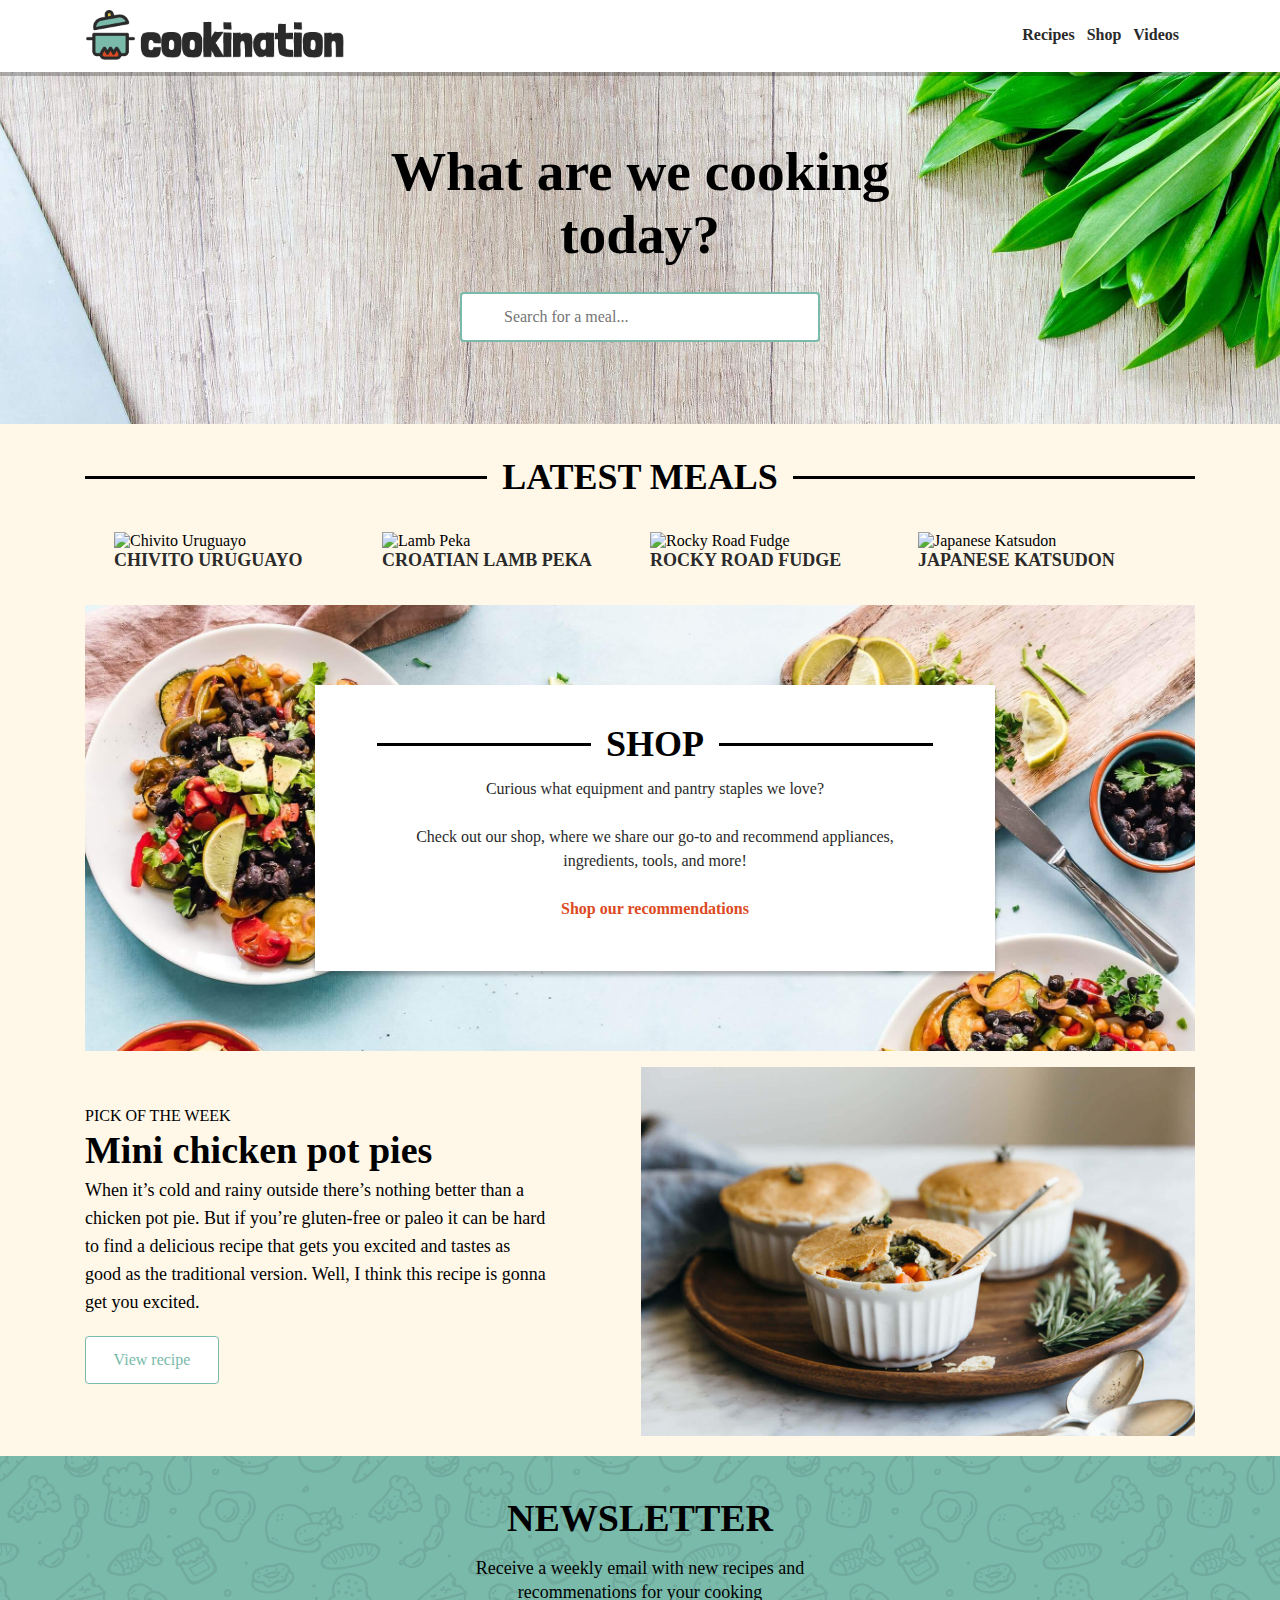
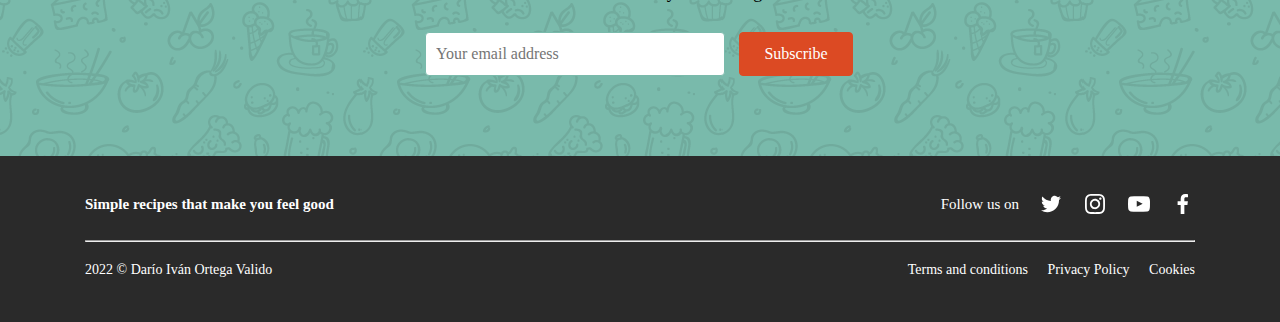
==== commit d9d6f3c7: "03061948" ====
--- a/index.html
+++ b/index.html
@@ -8,8 +8,7 @@
   <title>Cookination</title>
   <meta name="author" content="Darío Iván Ortega Valido">
   <meta name="description" content="Index for Cookination">
-  <link rel="stylesheet" href="./css/styleF.css">
-  <!-- <link rel="stylesheet" href="./css/style_d.css"> -->
+  <link rel="stylesheet" href="./css/style.css">
 </head>
 
 <body>
--- a/css/style.css
+++ b/css/style.css
@@ -0,0 +1,1032 @@
+:root {
+    --principal: #79baab;
+    --principal-l: #C5E1DB;
+    --contraste: #dc4a23;
+    --contraste-l: #eb9781;
+    --fondo-body: #fff7e8;
+    --fondo-oscuro: #2a2a2a;
+    --blanco: #ffffff;
+    --sombra: #00000040;
+}
+
+/* montserrat-regular - latin */
+@font-face {
+    font-family: 'Montserrat';
+    font-style: normal;
+    font-weight: 400;
+    src: url('../fonts/montserrat-v24-latin-regular.eot');
+    /* IE9 Compat Modes */
+    src: local(''),
+        url('../fonts/montserrat-v24-latin-regular.eot?#iefix') format('embedded-opentype'),
+        /* IE6-IE8 */
+        url('../fonts/montserrat-v24-latin-regular.woff2') format('woff2'),
+        /* Super Modern Browsers */
+        url('../fonts/montserrat-v24-latin-regular.woff') format('woff'),
+        /* Modern Browsers */
+        url('../fonts/montserrat-v24-latin-regular.ttf') format('truetype'),
+        /* Safari, Android, iOS */
+        url('../fonts/montserrat-v24-latin-regular.svg#Montserrat') format('svg');
+    /* Legacy iOS */
+}
+
+/* montserrat-600 - latin */
+@font-face {
+    font-family: 'Montserrat';
+    font-style: normal;
+    font-weight: 600;
+    src: url('../fonts/montserrat-v24-latin-600.eot');
+    /* IE9 Compat Modes */
+    src: local(''),
+        url('../fonts/montserrat-v24-latin-600.eot?#iefix') format('embedded-opentype'),
+        /* IE6-IE8 */
+        url('../fonts/montserrat-v24-latin-600.woff2') format('woff2'),
+        /* Super Modern Browsers */
+        url('../fonts/montserrat-v24-latin-600.woff') format('woff'),
+        /* Modern Browsers */
+        url('../fonts/montserrat-v24-latin-600.ttf') format('truetype'),
+        /* Safari, Android, iOS */
+        url('../fonts/montserrat-v24-latin-600.svg#Montserrat') format('svg');
+    /* Legacy iOS */
+}
+
+/* montserrat-900 - latin */
+@font-face {
+    font-family: 'Montserrat';
+    font-style: normal;
+    font-weight: 900;
+    src: url('../fonts/montserrat-v24-latin-900.eot');
+    /* IE9 Compat Modes */
+    src: local(''),
+        url('../fonts/montserrat-v24-latin-900.eot?#iefix') format('embedded-opentype'),
+        /* IE6-IE8 */
+        url('../fonts/montserrat-v24-latin-900.woff2') format('woff2'),
+        /* Super Modern Browsers */
+        url('../fonts/montserrat-v24-latin-900.woff') format('woff'),
+        /* Modern Browsers */
+        url('../fonts/montserrat-v24-latin-900.ttf') format('truetype'),
+        /* Safari, Android, iOS */
+        url('../fonts/montserrat-v24-latin-900.svg#Montserrat') format('svg');
+    /* Legacy iOS */
+}
+
+* {
+    margin: 0;
+    padding: 0;
+    box-sizing: border-box;
+}
+
+html {
+    font-size: 16px;
+}
+
+body {
+    width: 100%;
+    font-family: Montserrat;
+}
+
+h1 {
+    font-size: 3rem;
+    font-weight: 900;
+}
+
+h1#may {
+    text-transform: uppercase;
+}
+
+h2 {
+    font-size: 2.25rem;
+    text-transform: uppercase;
+}
+
+h2#noline {
+    font-size: 2.625rem;
+}
+
+h2#noline::before, h2#noline::after {
+    flex: 0;
+}
+
+.container {
+    display: grid;
+    grid-template-areas:
+    "shl hea shr"
+    "s1a s1a s1a"
+    "val s2a var"
+    "val s3a var"
+    "val s4a var"
+    "new new new"
+    "vfl foo vfr";
+    grid-template-columns: minmax(15px, 0.5fr) 16fr minmax(15px, 0.5fr);
+    grid-gap: 0;
+}
+
+
+/* ? ----------------------------------------------------------- */
+/* ? Todas las páginas ----------------------------------------- */
+/* ? ----------------------------------------------------------- */
+
+
+/* * header **************************************************** */
+p#h_index, p#h_twiter, p#h_instagram, p#h_youtube, p#h_facebook {
+    display: none;
+}
+
+header {
+    grid-area: hea;
+    display: grid;
+    grid-template-areas:
+        "logo"
+        "menu";
+    grid-template-columns: 1fr;
+    grid-gap: .25rem;
+    background-color: var(--blanco);
+    box-shadow: 0 .25rem 0 var(--sombra);
+    z-index: 2;
+    padding-bottom: .125rem;
+}
+
+.logo {
+    grid-area: logo;
+}
+
+.h_menu {
+    grid-area: menu;
+}
+
+header img {
+    display: block;
+    /* margin: .5rem auto .5rem; */
+    margin: .5rem auto ;
+    width: 10.625rem;
+    height: 2.1513rem;
+}
+
+.h_menu ul {
+    text-align: center;
+    margin-top: .5rem;
+    margin-bottom: .5rem;
+    padding: 0;
+    list-style-type: none;
+}
+
+.h_menu li {
+    display: inline-block;
+}
+
+.h_menu a {
+    padding: 0 0 0 .5rem;
+    color: var(--fondo-oscuro);
+    text-decoration: none;
+    font-size: 1rem;
+    font-weight: 600;
+}
+
+.h_menu a:hover {
+    color: var(--principal);
+}
+
+a#sel {
+    padding-right: .375rem;
+    padding-left: .375rem;
+    padding-bottom: .125rem;
+    color: var(--fondo-oscuro);
+    font-weight: 900;
+    border-bottom: .1125rem dashed var(--fondo-oscuro);
+
+}
+
+/* * footer ************************************************** */
+footer {
+    grid-area: foo;
+    /* padding: 2rem 0 2.5rem; */
+    padding: 2rem 0;
+    display: grid;
+    grid-template-areas:
+        "social_men"
+        "social_nav"
+        "separador"
+        "alumno_nom"
+        "alumno_nav";
+    grid-template-columns: 1fr;
+    grid-gap: .25rem;
+    color: var(--blanco);
+    background-color: var(--fondo-oscuro);
+}
+
+
+.social_men {
+    grid-area: social_men;
+    text-align: center;
+}
+
+.social_nav {
+    padding-bottom: .5rem;
+    grid-area: social_nav;
+    text-align: center;
+}
+
+footer p {
+    margin: .5rem 0;
+    font-family: Montserrat;
+    font-weight: 400;
+    font-size: .9375rem;
+}
+
+
+footer li {
+    display: inline-block;
+    padding: 0 0 0 1rem;
+}
+
+
+footer a {
+    color: var(--blanco);
+    text-decoration: none;
+}
+
+footer li:first-child {
+    padding-left: 0;
+}
+
+.social_nav a:hover {
+    opacity: 0.7;
+}
+
+.separador {
+    grid-area: separador;
+    margin: 0 1rem .5rem;
+}
+
+.alumno_nom {
+    grid-area: alumno_nom;
+    text-align: center;
+}
+
+.alumno_nom p {
+    font-size: .875rem;
+}
+
+.alumno_nav {
+    grid-area: alumno_nav;
+    margin: .25rem 0;
+    text-align: center;
+    padding-bottom: .5rem;
+    font-size: .875rem;
+}
+
+.alumno_nav a:hover {
+    color: var(--principal);
+}
+
+/* * newsletter ************************************************ */
+.newsletter {
+    grid-area: new;
+    height: 18.75rem;
+    position: relative;
+    background-color: var(--principal);
+    z-index: -1;
+}
+
+
+.newsletter::before {
+    content: "";
+    background-image: url("../img/doodle.png");
+    background-repeat: repeat-x;
+    opacity: .1;
+    position: absolute;
+    top: 0;
+    right: 0;
+    bottom: 0;
+    left: 0;
+    z-index: -1;
+}
+
+.new_lit {
+    margin: 0 auto;
+    display: block;
+    width: 28.125rem;
+}
+
+.new_lit h2#noline {
+    padding: 2.5rem 0 1rem;
+    text-align: center;
+    text-transform: uppercase;
+    font-size: 2.375rem;
+}
+
+.new_lit p {
+    text-align: center;
+    font-size: 1.125rem;
+    line-height: 1.5rem;
+}
+
+.subscribe {
+    margin: .5rem auto;
+    display: block;
+    width: 28.125rem;
+}
+
+.email {
+    margin: .625rem .625rem;
+    border: .0625rem solid;
+    border-radius: .25rem;
+    width: 18.75rem;
+    height: 2.75rem;
+    padding-left: .625rem;
+    font-family: Montserrat;
+    font-size: 1rem;
+    border-color: var(--principal);
+    background-color: var(--blanco);
+    z-index: 1;
+}
+
+.subscribe button {
+    border: .0625rem solid var(--contraste);
+    border-radius: .25rem;
+    padding: .625rem;
+    color: var(--blanco);
+    background-color: var(--contraste);
+    font-size: 1rem;
+    font-weight: 400;
+    margin: 1.25rem 0;
+    width: 7.125rem;
+    height: 2.75rem;
+    font-family: Montserrat;
+}
+
+
+
+/* ! Pag1 -------------------------------------------------------- */
+/* ! Pag1 INDEX -------------------------------------------------- */
+/* ! Pag1 -------------------------------------------------------- */
+
+
+/* * s1a ********************************************** */
+.s1a {
+    grid-area: s1a;
+    background-image: url("../img/knife-bg.jpg");
+    background-repeat: no-repeat;
+    background-size: cover;
+    padding-bottom: .5rem;
+}
+
+.s1a h1 {
+    display: block;
+    margin: 0 auto 0;
+    padding: 4.25rem 0 1rem;
+    text-align: center;
+    font-size: calc(2.66rem + 1vw);
+    width: calc(408px + 10vw);
+}
+
+.busca {
+    display: block;
+    margin: .625rem auto;
+    border: .125rem solid;
+    border-color: var(--principal);
+    border-radius: .25rem;
+    width: 22.5rem;
+    height: 3.125rem;
+    padding-left: 2.625rem;
+    font-family: Montserrat;
+    font-size: 1rem;
+    background: url("../img/icons/search.svg") no-repeat 10px;
+    background-color: var(--blanco);
+}
+
+.s1a form {
+    padding-bottom: 4rem;
+}
+
+/* * s2a ********************************************** */
+
+
+.s2a, .s2a_2 {
+    grid-area: s2a;
+    background-color: var(--fondo-body);
+    display: grid;
+    grid-template-areas:
+        "he2"
+        "fi1"
+        "pg1";
+    grid-template-columns: 1fr;
+    grid-gap: .125rem;
+    justify-items: center;
+    padding-bottom: 1rem;
+}
+
+.figures {
+    grid-area: fi1;
+    /* padding: 0 .9375rem; */
+    
+    gap: 19px;
+    display: flex;
+    flex-direction: row;
+    flex-flow: row wrap;
+    justify-content: left;
+}
+
+.h2line {
+    margin: 2rem 0;
+    width: 100%;
+    display: block;
+}
+
+.s2a h2 {
+    grid-area: he2;
+    /* padding: 0 .9375rem; */
+    display: flex;
+    flex-direction: row;
+    align-items: center;
+    justify-items: center;
+    text-align: center;
+}
+
+.s2a h2::before, .s2a h2::after {
+    content: '';
+    flex: 1 1;
+    border-bottom: .1875rem solid;
+    margin: auto;
+}
+
+.s2a h2::before {
+    margin-right: .9375rem;
+}
+
+.s2a h2::after {
+    margin-left: .9375rem;
+}
+
+
+.s2a figcaption, .s2a_2 figcaption {
+    text-transform: uppercase;
+    font-size: 1.125rem;
+    width: 15.5rem;
+}
+
+.s2a a, .s2a_2 a {
+    text-decoration: none;
+    color: var(--fondo-oscuro);
+}
+
+.s2a a:hover, .s2a_2 a:hover {
+    color: var(--principal);
+}
+
+.img_2a {
+    width: 15.625rem;
+}
+
+
+
+
+/* * 3a ****************************************************** */
+.s3a {
+    grid-area: s3a;
+    padding: 1rem 0;
+    /* padding: 1rem 1rem; */
+    background-color: var(--fondo-body)
+}
+
+.ds {
+    display: block;
+    margin: 0 auto;
+    /* padding: 5rem 1.125rem; */
+    padding: 5rem 0;
+    background-image: url("../img/shop-bg.jpg");
+    background-repeat: no-repeat;
+    background-size: cover;
+}
+
+.shop {
+    display: block;
+    margin: 0 auto;
+    padding: 2.375rem 3vw;
+    background-color: var(--blanco);
+    box-shadow: 0 .25rem .25rem var(--sombra);
+    width: calc(24.75rem + 16vw);
+    text-align: center;
+}
+
+
+
+.shop h2 {
+    padding: 0 24px;
+    display: flex;
+    flex-direction: row;
+    align-items: center;
+    justify-items: center;
+    text-align: center;
+}
+
+.shop h2::before, .shop h2::after {
+    content: '';
+    flex: 1 1;
+    border-bottom: .1875rem solid;
+    margin: auto;
+}
+
+.shop h2::before {
+    margin-right: .9375rem;
+}
+
+.shop h2::after {
+    margin-left: .9375rem;
+}
+
+.shop p {
+    font-size: 1rem;
+    color: var(--fondo-oscuro);
+    text-align: center;
+    padding: .75rem 2.3125rem;
+    line-height: 1.5rem;
+}
+
+.shop a {
+    color: var(--contraste);
+    text-decoration: none;
+    font-weight: 600;
+}
+
+.shop a:hover {
+    color: var(--principal-l);
+}
+
+/* * 4a ******************************************************* */
+.s4a {
+    grid-area: s4a;
+    background-color: var(--fondo-body);
+    padding-bottom: 1rem;
+}
+
+.sa4_lim {
+
+    display: flex;
+    gap: 1.25rem;
+    flex-flow: row wrap;
+    justify-content: center;
+    align-items: center;
+}
+
+.s4a img {
+    width: 100%;
+}
+
+.s4a_lit {
+    width: 522px;
+}
+
+.s4a_lit p {
+    font-size: 1rem;
+    line-height: 1.5rem;
+}
+
+.s4a_lit p:first-child {
+    text-transform: uppercase;
+    font-size: 1rem;
+}
+
+.s4a_lit h3 {
+    padding-bottom: .25rem;
+    font-size: 2.375rem;
+}
+
+.s4a button {
+    border: .0625rem solid var(--principal);
+    border-radius: .25rem;
+    padding: .625rem;
+    color: var(--principal);
+    background-color: var(--blanco);
+    font-size: 1rem;
+    font-weight: 400;
+    margin: 1.25rem 0;
+    width: 8.375rem;
+    height: 3rem;
+    font-family: Montserrat;
+}
+
+
+
+/* ! Pag2 -------------------------------------------------------- */
+/* ! Pag2 RECIPES ------------------------------------------------ */
+/* ! Pag2 -------------------------------------------------------- */
+
+
+
+/* * 2a2 ******************************************************* */
+
+.br_cab {
+    grid-area: he2;
+    margin-top: 2rem;
+    display: block;
+    text-align: center;
+    padding: .5rem 1rem;
+}
+
+.pag {
+    grid-area: pg1;
+}
+
+
+
+.br_cab p {
+    padding: .5rem 0;
+    line-height: 1.625rem;
+}
+
+.pag ol::before {
+    content: '';
+    text-decoration: none;
+}
+
+.pag li {
+    display: inline-block;
+    padding: 2rem .375rem 2rem 0;
+}
+
+.pag a {
+    color: var(--principal);
+    font-weight: 600;
+}
+
+.pag a:hover {
+    color: var(--principal-l);
+}
+
+a#pag_sel {
+    color: var(--fondo-oscuro);
+    font-weight: 400;
+}
+
+aside {
+    display: none;
+    margin: 0;
+}
+
+/* ! Pag4 -------------------------------------------------------- */
+/* ! Pag4 VIDEOS  ------------------------------------------------ */
+/* ! Pag4 -------------------------------------------------------- */
+
+.blanco {
+    background-color: var(--blanco);
+    width: 32.625rem;
+    height: auto;
+}
+
+.figures iframe {
+    width: 32.625rem;
+    height: 19.6875rem;
+}
+
+.mydt {
+    padding: 1rem .9375rem;
+    text-transform: uppercase;
+    font-size: 1.125rem;
+    letter-spacing: .0938rem;
+    width: 32.625rem;
+}
+
+.mydd {
+    padding: 0 1rem 1rem;
+    font-size: 1rem;
+    line-height: 1.5rem;
+}
+
+.val {
+    grid-area: val;
+    
+    background-color: var(--fondo-body);
+    
+}
+
+.var {
+    grid-area: var;
+    
+    background-color: var(--fondo-body);
+    width: minmax(1rem, 1fr);
+}
+
+.vfl {
+    grid-area: vfl;
+    
+    background-color: var(--fondo-oscuro);
+    width: minmax(1rem, 1fr);
+}
+
+.vfr {
+    grid-area: vfr;
+    
+    background-color: var(--fondo-oscuro);
+    width: minmax(1rem, 1fr);
+}
+
+.shl {
+    grid-area: shl;
+    
+    background-color: var(--blanco);
+    box-shadow: 0 .25rem 0 var(--sombra);
+    z-index: 2;
+    width: minmax(1rem, 1fr);
+}
+
+.shr {
+    grid-area: shr;
+    
+    background-color: var(--blanco);
+    box-shadow: 0 .25rem 0 var(--sombra);
+    z-index: 2;
+    width: minmax(1rem, 1fr);
+}
+
+/* ? ----------------------------------------------------------------------------------------------- */
+/* ? DESKTOP --------------------------------------------------------------------------------------- */
+/* ? ----------------------------------------------------------------------------------------------- */
+@media screen and (min-width: 1110px) {
+    .container {
+        display: grid;
+        grid-template-areas:
+            "shl hea shr"
+            "s1a s1a s1a"
+            "val s2a var"
+            "val s3a var"
+            "val s4a var"
+            "new new new"
+            "vfl foo vfr";
+        grid-template-columns: 1fr 1110px 1fr;
+        grid-gap: 0;
+    }
+
+    .val {
+        grid-area: val;
+        flex: 1;
+        background-color: var(--fondo-body);
+    }
+
+    .var {
+        grid-area: var;
+        flex: 1;
+        background-color: var(--fondo-body);
+    }
+
+    .vfl {
+        grid-area: vfl;
+        flex: 1;
+        background-color: var(--fondo-oscuro);
+    }
+
+    .vfr {
+        grid-area: vfr;
+        flex: 1;
+        background-color: var(--fondo-oscuro);
+    }
+
+    .shl {
+        grid-area: shl;
+        flex: 1;
+        background-color: var(--blanco);
+        box-shadow: 0 .25rem 0 var(--sombra);
+        z-index: 2;
+    }
+
+    .shr {
+        grid-area: shr;
+        flex: 1;
+        background-color: var(--blanco);
+        box-shadow: 0 .25rem 0 var(--sombra);
+        z-index: 2;
+    }
+
+    /* ? ----------------------------------------------------------- */
+    /* ? Todas las páginas ----------------------------------------- */
+    /* ? ----------------------------------------------------------- */
+
+    /* * header ******************************* */
+    header {
+        display: grid;
+        grid-template-areas:
+            "logo menu";
+        grid-template-columns: minmax(1fr,555px) minmax(1fr,555px);
+        grid-gap: .75rem;
+        align-items: center;
+    }
+
+    header img {
+        float: left;
+        width: 16.3125rem;
+        height: 3.375rem;
+        /* padding-left: 1rem; */
+    }
+
+    .h_menu ul {
+        text-align: right;
+        padding-right: 1rem;
+    }
+
+    /* * footer ******************************** */
+    footer {
+        padding-top: 2rem;
+        display: grid;
+        grid-template-areas:
+            "social_men social_nav"
+            "separador separador"
+            "alumno_nom alumno_nav";
+        grid-template-columns: minmax(1fr,555px) minmax(1fr,555px);
+        grid-gap: .75rem;
+        align-items: baseline;
+
+    }
+
+    footer li:first-child {
+        padding-left: 1rem;
+    }
+
+    .social_men {
+        text-align: left;
+        width: 15.625rem;
+    }
+
+    .social_nav {
+        text-align: right;
+    }
+
+    .social_nav p {
+        display: inline;
+    }
+
+    .separador {
+        margin: 0;
+    }
+
+    .alumno_nom {
+        text-align: left;
+    }
+
+    .alumno_nav {
+        text-align: right;
+    }
+
+    .social_nav nav {
+        display: inline-block;
+        vertical-align: middle;
+    }
+
+    
+
+    /* ! Pag1 -------------------------------------------------------- */
+    /* ! Pag1 INDEX -------------------------------------------------- */
+    /* ! Pag1 -------------------------------------------------------- */
+
+    /* * 2a **************************** */
+    .figures{
+        gap: 20px;
+    }
+    .img_2a {
+        width: 261px;
+        
+    }
+
+    .h2line {
+        width: 1110px;
+    }
+
+    h2::before {
+        margin: 0 1rem 0 0;
+    }
+
+    h2::after {
+        margin: 0 0 0 1rem
+    }
+
+
+    /* * 3a **************************** */
+    .ds {
+        width: 1140px;
+    }
+
+    .shop {
+        width: 42.5rem;
+    }
+
+    /* * 4a **************************** */
+    .sa4_lim {
+        gap: 1.75rem;
+        justify-content: space-between;
+    }
+
+    #sec_txt {
+        font-size: 1.125rem;
+        padding-right: 3.75rem;
+        line-height: 1.75rem;
+    }
+
+    .s4a_lit {
+        width: 525px;
+    }
+
+    .s4a img {
+        width: 554px;
+    }
+
+
+
+    /* ! Pag2 -------------------------------------------------------- */
+    /* ! Pag2 RECIPES ------------------------------------------------ */
+    /* ! Pag2 -------------------------------------------------------- */
+
+    /* * 2a2 ******************************************************* */
+    .s2a_2 {
+        grid-area: s2a;
+        background-color: var(--fondo-body);
+        display: grid;
+        grid-template-areas:
+            "he2 he2"
+            "asi fi1"
+            "asi pg1";
+        grid-template-columns: 1fr 3fr;
+        /* grid-gap: .125rem; */
+
+        justify-items: center;
+        padding-bottom: 1rem;
+    }
+
+    h2#noline {
+        text-align: center;
+    }
+
+    .br_cab {
+        justify-self: flex-start;
+        text-align: left;
+        padding-left: 0;
+    }
+
+    aside {
+        grid-area: asi;
+        margin-right: 1rem;
+        display: block;
+        width: 268px;
+        background-color: var(--blanco);
+    }
+
+    .chec_sel fieldset {
+        border: 0;
+        display: flex;
+        flex-direction: column;
+    }
+
+    .chec_sel legend {
+        font-size: 1.125rem;
+        text-transform: uppercase;
+        padding: 1rem 1rem;
+    }
+
+    .chec_sel label {
+        padding: .25rem 1rem;
+    }
+
+    .busca1 {
+        display: block;
+        margin: 1rem 1rem;
+        border: .125rem solid;
+        border-color: var(--principal);
+        border-radius: .25rem;
+        width: 14.9375rem;
+        height: 3.125rem;
+        padding-left: 2.625rem;
+        font-family: Montserrat;
+        font-size: 1rem;
+        background: url("../img/icons/search.svg") no-repeat 10px;
+        background-color: var(--blanco);
+    }
+
+    .figures {
+        row-gap: 2rem;
+    }
+
+    /* ! Pag4 -------------------------------------------------------- */
+    /* ! Pag4 VIDEOS  ------------------------------------------------ */
+    /* ! Pag4 -------------------------------------------------------- */
+
+
+    .blanco {
+        background-color: var(--blanco);
+        width: 33.875rem;
+        height: calc(100% - 19.6875rem);
+    }
+
+    .figures iframe {
+        border-width: 0;
+        width: 33.875rem;
+        height: 19.6875rem;
+    }
+
+    .mydt {
+        padding: 1rem 1rem;
+        width: 33.875rem;
+    }
+
+    .mydd {
+        width: 33.875rem;
+        font-size: 1.125rem;
+        line-height: 1.625rem;
+    }
+}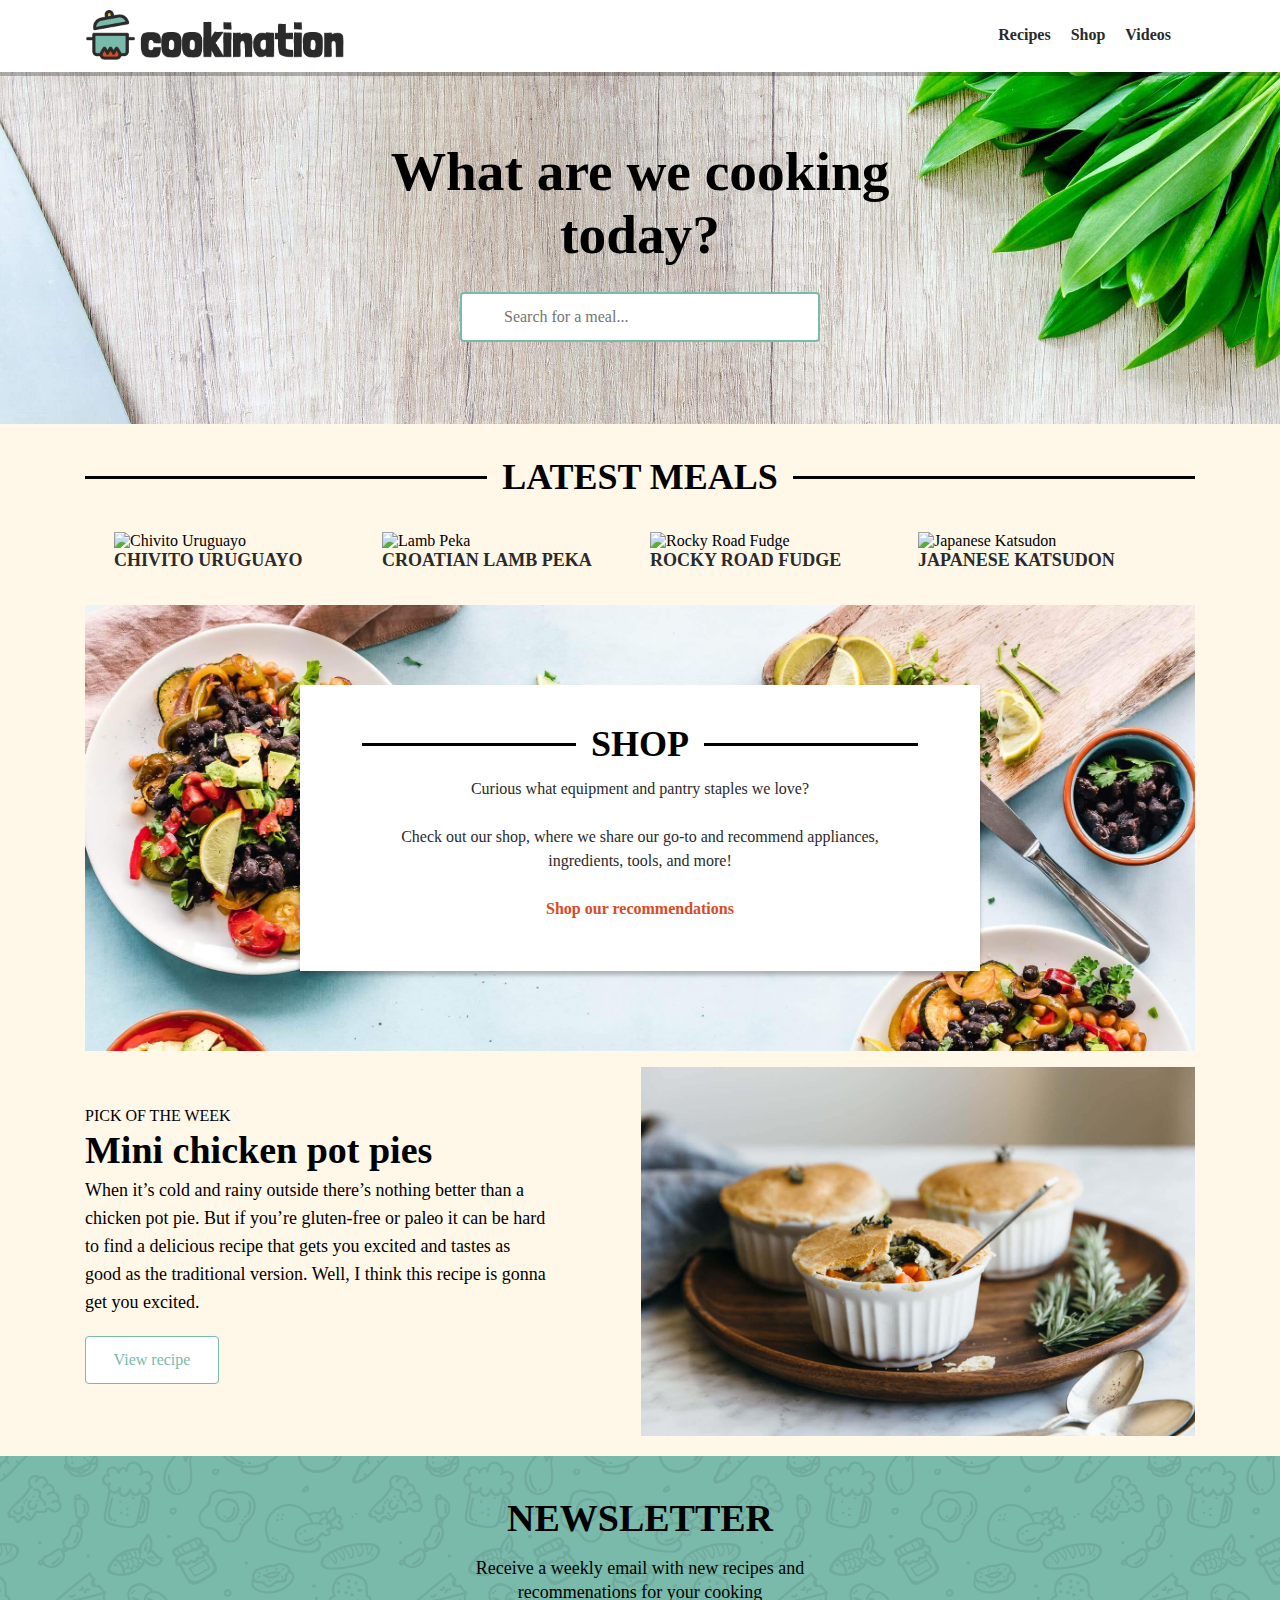
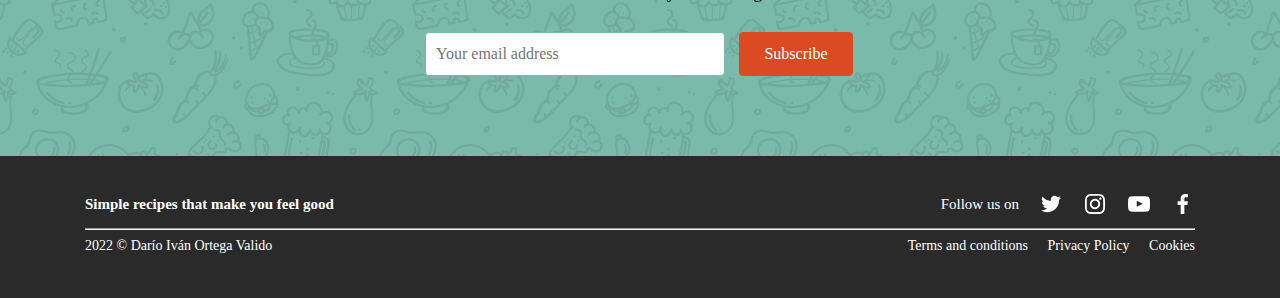
==== commit 43c3ec11: "04061957" ====
--- a/index.html
+++ b/index.html
@@ -12,17 +12,18 @@
 </head>
 
 <body>
-  <!-- ? main -->
+  <!-- ? main ********* -->
   <main>
     <div class="container">
 
+
+      <!-- * header *** -->
       <div class="shl"></div>
-      <!-- * header -->
       <header>
         <div class="logo">
           <a href="index.html">
             <p id="h_index">Index page</p>
-            <img src="img/logos/logo.png" alt="Cookination Logo - Returns to main page">
+            <img src="img/logos/logo.png" alt="Cookination Logo">
           </a>
         </div>
         <div class="h_menu">
@@ -36,9 +37,9 @@
         </div>
       </header>
       <div class="shr"></div>
-      
-      <div class="val"></div>
-      <!-- * 1a -->
+
+
+      <!-- * 1a ******* -->
       <div class="s1a">
         <h1>What are we cooking today?</h1>
         <form action="_" method="get">
@@ -46,7 +47,8 @@
         </form>
       </div>
 
-      <!-- * 2a -->
+      <!-- * 2a ******* -->
+      <div class="val"></div>
       <div class="s2a">
         <div class="h2line">
           <h2>Latest meals </h2>
@@ -83,8 +85,10 @@
 
         </div>
       </div>
+      <div class="var"></div>
 
-      <!-- * 3a -->
+      <!-- * 3a ******* -->
+      <div class="val"></div>
       <div class="s3a">
         <div class="ds">
           <div class="shop">
@@ -96,8 +100,10 @@
           </div>
         </div>
       </div>
-      
-      <!-- * 4a -->
+      <div class="var"></div>
+
+      <!-- * 4a ******* -->
+      <div class="var"></div>
       <div class="s4a">
         <div class="sa4_lim">
           <div class="s4a_lit">
@@ -115,7 +121,7 @@
         </div>
       </div>
       <div class="var"></div>
-      
+
       <!-- * newsletter -->
       <div class="newsletter">
         <div class="new_lit">
@@ -123,12 +129,16 @@
           <p>Receive a weekly email with new recipes and recommenations for your cooking</p>
         </div>
         <div class="subscribe">
-          <input class="email" type="email" placeholder="Your email address" aria-label="Email address for newsletter">
-          <button>Subscribe</button>
+          <form action="_" method="get">
+            <input class="email" type="email" placeholder="Your email address" aria-label="Email for newsletter">
+            <button>Subscribe</button>
+          </form>
         </div>
       </div>
+
+
+      <!-- * footer *** -->
       <div class="vfl"></div>
-      <!-- * footer -->
       <footer>
         <div class="social_men">
           <p><strong>Simple recipes that make you feel good</strong></p>
@@ -138,16 +148,16 @@
           <nav>
             <ul>
               <li><a href="">
-                  <p id="h_twiter">twiter page</p><img src=" img/icons/twitter.svg" alt="twiter page">
+                  <p id="h_twiter">twiter page</p><img src="img/icons/twitter.svg" alt="twiter page">
                 </a></li>
               <li><a href="">
-                  <p id="h_instagram">instagram page</p><img src=" img/icons/instagram.svg"  alt="instagram page">
+                  <p id="h_instagram">instagram page</p><img src="img/icons/instagram.svg" alt="instagram page">
                 </a></li>
               <li><a href="">
-                  <p id="h_youtube">youtube page</p><img src=" img/icons/youtube.svg"  alt="youtube page">
+                  <p id="h_youtube">youtube page</p><img src="img/icons/youtube.svg" alt="youtube page">
                 </a></li>
               <li><a href="">
-                  <p id="h_facebook">facebook page</p><img src=" img/icons/facebook.svg"  alt="facebook page">
+                  <p id="h_facebook">facebook page</p><img src="img/icons/facebook.svg" alt="facebook page">
                 </a></li>
             </ul>
           </nav>
@@ -174,4 +184,5 @@
     </div>
   </main>
 </body>
+
 </html>--- a/css/style.css
+++ b/css/style.css
@@ -106,6 +106,10 @@
     flex: 0;
 }
 
+p#h_index, p#h_twiter, p#h_instagram, p#h_youtube, p#h_facebook {
+    display: none;
+}
+
 .container {
     display: grid;
     grid-template-areas:
@@ -116,7 +120,7 @@
     "val s4a var"
     "new new new"
     "vfl foo vfr";
-    grid-template-columns: minmax(15px, 0.5fr) 16fr minmax(15px, 0.5fr);
+    grid-template-columns: minmax(.9375rem, 0.5fr) 16fr minmax(.9375rem, 0.5fr);
     grid-gap: 0;
 }
 
@@ -127,11 +131,10 @@
 
 
 /* * header **************************************************** */
-p#h_index, p#h_twiter, p#h_instagram, p#h_youtube, p#h_facebook {
-    display: none;
-}
+
 
 header {
+    padding-bottom: .125rem;
     grid-area: hea;
     display: grid;
     grid-template-areas:
@@ -142,7 +145,6 @@
     background-color: var(--blanco);
     box-shadow: 0 .25rem 0 var(--sombra);
     z-index: 2;
-    padding-bottom: .125rem;
 }
 
 .logo {
@@ -155,7 +157,6 @@
 
 header img {
     display: block;
-    /* margin: .5rem auto .5rem; */
     margin: .5rem auto ;
     width: 10.625rem;
     height: 2.1513rem;
@@ -165,7 +166,6 @@
     text-align: center;
     margin-top: .5rem;
     margin-bottom: .5rem;
-    padding: 0;
     list-style-type: none;
 }
 
@@ -174,7 +174,7 @@
 }
 
 .h_menu a {
-    padding: 0 0 0 .5rem;
+    padding: 0 .5rem;
     color: var(--fondo-oscuro);
     text-decoration: none;
     font-size: 1rem;
@@ -192,13 +192,12 @@
     color: var(--fondo-oscuro);
     font-weight: 900;
     border-bottom: .1125rem dashed var(--fondo-oscuro);
-
-}
+}
+
 
 /* * footer ************************************************** */
 footer {
     grid-area: foo;
-    /* padding: 2rem 0 2.5rem; */
     padding: 2rem 0;
     display: grid;
     grid-template-areas:
@@ -376,7 +375,7 @@
     padding: 4.25rem 0 1rem;
     text-align: center;
     font-size: calc(2.66rem + 1vw);
-    width: calc(408px + 10vw);
+    width: calc(25.5rem + 10vw);
 }
 
 .busca {
@@ -390,7 +389,7 @@
     padding-left: 2.625rem;
     font-family: Montserrat;
     font-size: 1rem;
-    background: url("../img/icons/search.svg") no-repeat 10px;
+    background: url("../img/icons/search.svg") no-repeat .625rem;
     background-color: var(--blanco);
 }
 
@@ -419,7 +418,7 @@
     grid-area: fi1;
     /* padding: 0 .9375rem; */
     
-    gap: 19px;
+    gap: 1.1875rem;
     display: flex;
     flex-direction: row;
     flex-flow: row wrap;
@@ -511,7 +510,7 @@
 
 
 .shop h2 {
-    padding: 0 24px;
+    padding: 0 1.5rem;
     display: flex;
     flex-direction: row;
     align-items: center;
@@ -573,7 +572,7 @@
 }
 
 .s4a_lit {
-    width: 522px;
+    width: 32.625rem;
 }
 
 .s4a_lit p {
@@ -694,106 +693,44 @@
 
 .val {
     grid-area: val;
-    
     background-color: var(--fondo-body);
-    
 }
 
 .var {
     grid-area: var;
-    
     background-color: var(--fondo-body);
-    width: minmax(1rem, 1fr);
 }
 
 .vfl {
     grid-area: vfl;
-    
     background-color: var(--fondo-oscuro);
-    width: minmax(1rem, 1fr);
 }
 
 .vfr {
     grid-area: vfr;
-    
     background-color: var(--fondo-oscuro);
-    width: minmax(1rem, 1fr);
 }
 
 .shl {
     grid-area: shl;
-    
     background-color: var(--blanco);
     box-shadow: 0 .25rem 0 var(--sombra);
     z-index: 2;
-    width: minmax(1rem, 1fr);
 }
 
 .shr {
     grid-area: shr;
-    
     background-color: var(--blanco);
     box-shadow: 0 .25rem 0 var(--sombra);
     z-index: 2;
-    width: minmax(1rem, 1fr);
 }
 
 /* ? ----------------------------------------------------------------------------------------------- */
 /* ? DESKTOP --------------------------------------------------------------------------------------- */
 /* ? ----------------------------------------------------------------------------------------------- */
-@media screen and (min-width: 1110px) {
+@media screen and (min-width: 71.25rem) {
     .container {
-        display: grid;
-        grid-template-areas:
-            "shl hea shr"
-            "s1a s1a s1a"
-            "val s2a var"
-            "val s3a var"
-            "val s4a var"
-            "new new new"
-            "vfl foo vfr";
-        grid-template-columns: 1fr 1110px 1fr;
-        grid-gap: 0;
-    }
-
-    .val {
-        grid-area: val;
-        flex: 1;
-        background-color: var(--fondo-body);
-    }
-
-    .var {
-        grid-area: var;
-        flex: 1;
-        background-color: var(--fondo-body);
-    }
-
-    .vfl {
-        grid-area: vfl;
-        flex: 1;
-        background-color: var(--fondo-oscuro);
-    }
-
-    .vfr {
-        grid-area: vfr;
-        flex: 1;
-        background-color: var(--fondo-oscuro);
-    }
-
-    .shl {
-        grid-area: shl;
-        flex: 1;
-        background-color: var(--blanco);
-        box-shadow: 0 .25rem 0 var(--sombra);
-        z-index: 2;
-    }
-
-    .shr {
-        grid-area: shr;
-        flex: 1;
-        background-color: var(--blanco);
-        box-shadow: 0 .25rem 0 var(--sombra);
-        z-index: 2;
+        grid-template-columns: 1fr 69.375rem 1fr;
     }
 
     /* ? ----------------------------------------------------------- */
@@ -802,11 +739,10 @@
 
     /* * header ******************************* */
     header {
-        display: grid;
         grid-template-areas:
             "logo menu";
-        grid-template-columns: minmax(1fr,555px) minmax(1fr,555px);
-        grid-gap: .75rem;
+        grid-template-columns: 34.6875rem 34.6875rem;
+        grid-gap: 0;
         align-items: center;
     }
 
@@ -814,7 +750,6 @@
         float: left;
         width: 16.3125rem;
         height: 3.375rem;
-        /* padding-left: 1rem; */
     }
 
     .h_menu ul {
@@ -830,8 +765,8 @@
             "social_men social_nav"
             "separador separador"
             "alumno_nom alumno_nav";
-        grid-template-columns: minmax(1fr,555px) minmax(1fr,555px);
-        grid-gap: .75rem;
+        grid-template-columns: 34.6875rem 34.6875rem;
+        grid-gap: 0;
         align-items: baseline;
 
     }
@@ -848,28 +783,30 @@
     .social_nav {
         text-align: right;
     }
-
-    .social_nav p {
-        display: inline;
-    }
-
-    .separador {
-        margin: 0;
-    }
-
-    .alumno_nom {
-        text-align: left;
-    }
-
-    .alumno_nav {
-        text-align: right;
-    }
-
+    
     .social_nav nav {
         display: inline-block;
         vertical-align: middle;
     }
 
+    .social_nav p {
+        display: inline;
+    }
+
+    .separador {
+        margin: 0;
+    }
+
+    .alumno_nom {
+        text-align: left;
+    }
+
+    .alumno_nav {
+        text-align: right;
+    }
+
+    
+
     
 
     /* ! Pag1 -------------------------------------------------------- */
@@ -878,15 +815,16 @@
 
     /* * 2a **************************** */
     .figures{
-        gap: 20px;
+        gap: 1.25rem;
+        row-gap: 2rem;
     }
     .img_2a {
-        width: 261px;
+        width: 16.3125rem;
         
     }
 
     .h2line {
-        width: 1110px;
+        width: 69.375rem;
     }
 
     h2::before {
@@ -900,7 +838,7 @@
 
     /* * 3a **************************** */
     .ds {
-        width: 1140px;
+        width: 69.375rem;
     }
 
     .shop {
@@ -920,11 +858,11 @@
     }
 
     .s4a_lit {
-        width: 525px;
+        width: 32.8125rem;
     }
 
     .s4a img {
-        width: 554px;
+        width: 34.625rem;
     }
 
 
@@ -963,7 +901,7 @@
         grid-area: asi;
         margin-right: 1rem;
         display: block;
-        width: 268px;
+        width: 16.75rem;
         background-color: var(--blanco);
     }
 
@@ -994,13 +932,10 @@
         padding-left: 2.625rem;
         font-family: Montserrat;
         font-size: 1rem;
-        background: url("../img/icons/search.svg") no-repeat 10px;
+        background: url("../img/icons/search.svg") no-repeat .625rem;
         background-color: var(--blanco);
     }
 
-    .figures {
-        row-gap: 2rem;
-    }
 
     /* ! Pag4 -------------------------------------------------------- */
     /* ! Pag4 VIDEOS  ------------------------------------------------ */
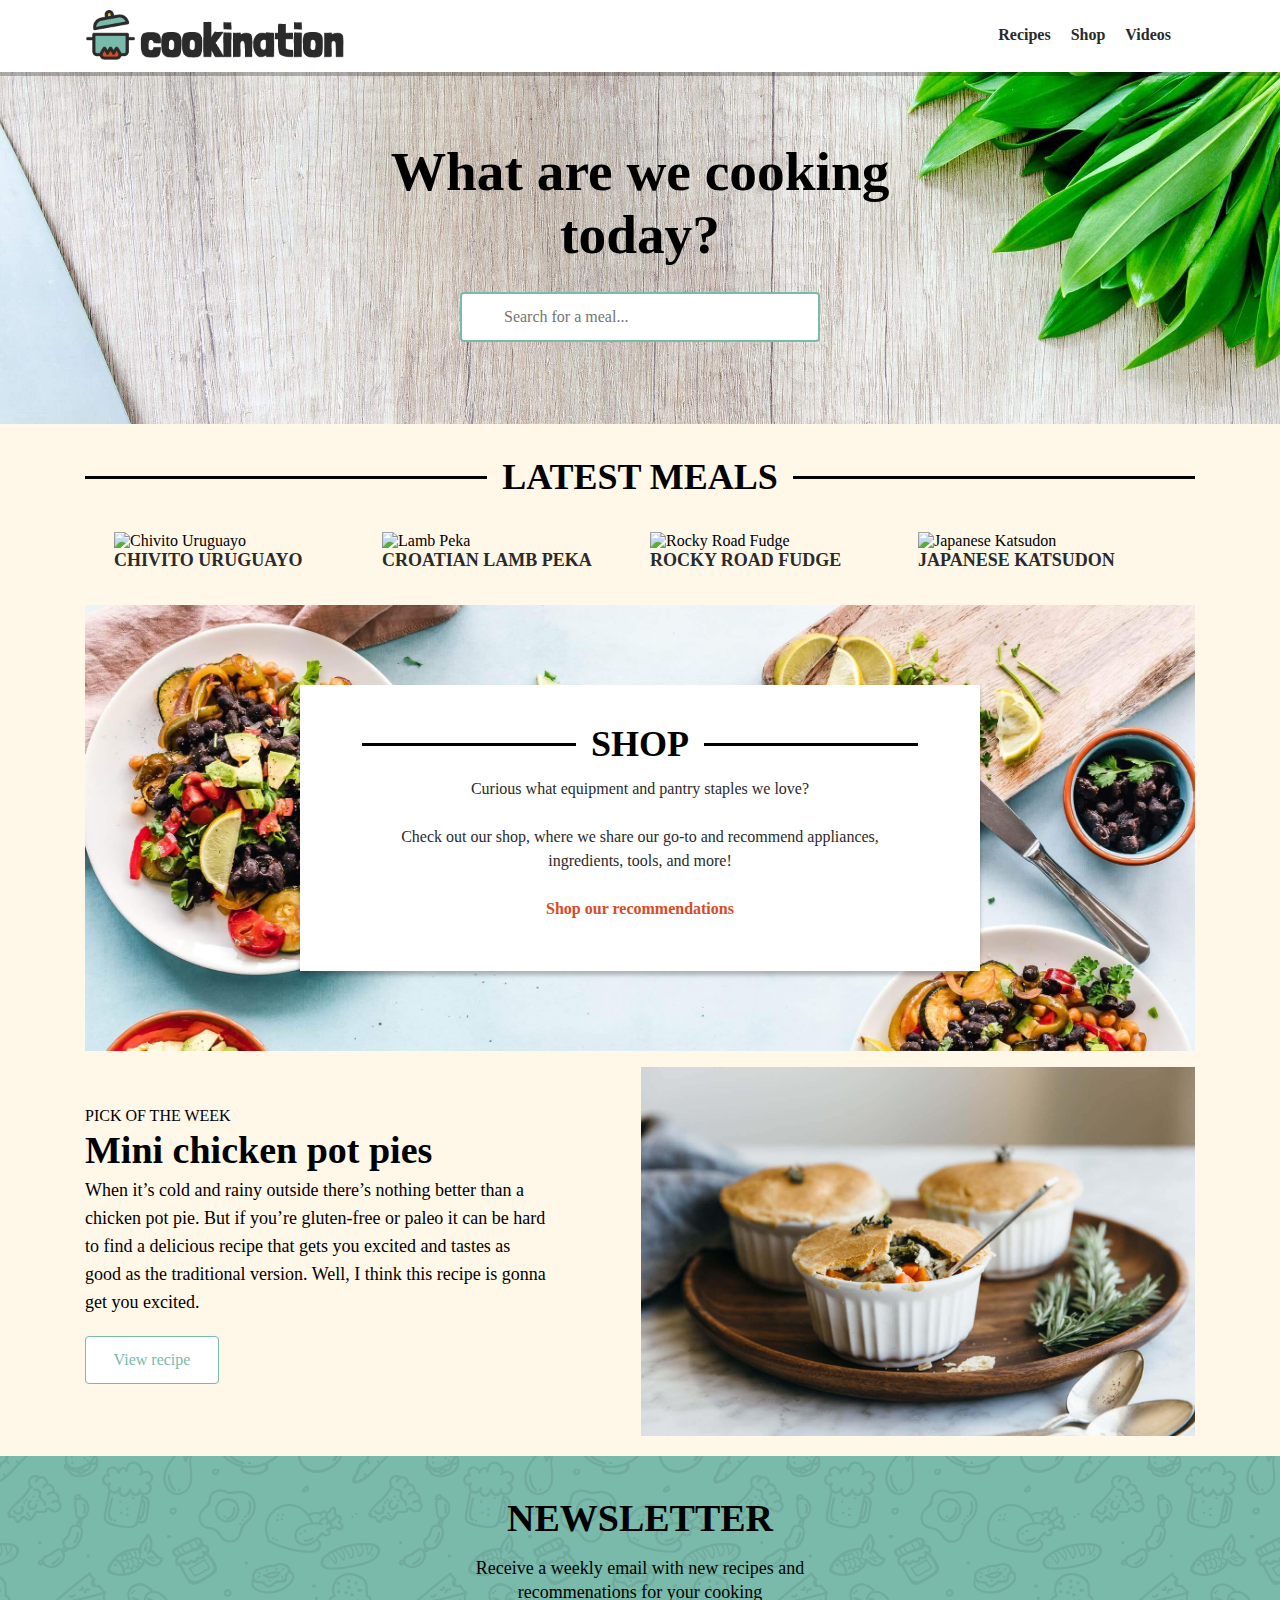
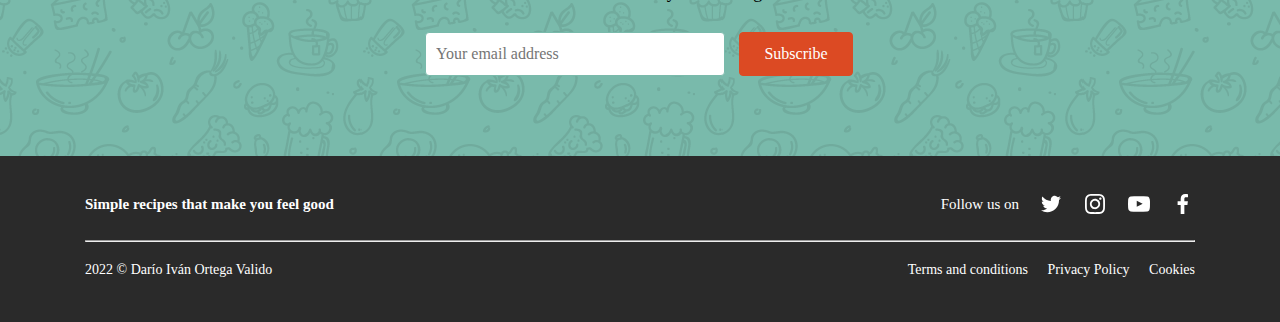
==== commit 9662c763: "05061156" ====
--- a/index.html
+++ b/index.html
@@ -55,33 +55,33 @@
         </div>
         <div class="figures">
 
-          <div>
+          <!-- <div> -->
             <figure>
               <img class="img_2a" src="img/meals/chivito.jpg" alt="Chivito Uruguayo">
-              <figcaption> <strong><a href=""> Chivito uruguayo</a></strong></figcaption>
+              <figcaption> <strong><a href="">Chivito uruguayo</a></strong></figcaption>
             </figure>
-          </div>
+          <!-- </div> -->
 
-          <div>
+          <!-- <div> -->
             <figure>
               <img class="img_2a" src="img/meals/lamb-peka.jpg" alt="Lamb Peka">
               <figcaption> <strong> <a href="">Croatian lamb peka</a></strong></figcaption>
             </figure>
-          </div>
+          <!-- </div> -->
 
-          <div>
+          <!-- <div> -->
             <figure>
               <img class="img_2a" src="img/meals/rocky-road.jpg" alt="Rocky Road Fudge">
               <figcaption><strong> <a href="">Rocky road fudge</a></strong></figcaption>
             </figure>
-          </div>
+          <!-- </div> -->
 
-          <div>
+          <!-- <div> -->
             <figure>
               <img class="img_2a" src="img/meals/katsudon.jpg" alt="Japanese Katsudon">
               <figcaption> <strong> <a href="">Japanese katsudon</a></strong></figcaption>
             </figure>
-          </div>
+          <!-- </div> -->
 
         </div>
       </div>
--- a/css/style.css
+++ b/css/style.css
@@ -211,60 +211,46 @@
     color: var(--blanco);
     background-color: var(--fondo-oscuro);
 }
-
-
 .social_men {
     grid-area: social_men;
     text-align: center;
 }
-
 .social_nav {
     padding-bottom: .5rem;
     grid-area: social_nav;
     text-align: center;
 }
-
 footer p {
     margin: .5rem 0;
     font-family: Montserrat;
     font-weight: 400;
     font-size: .9375rem;
 }
-
-
 footer li {
     display: inline-block;
     padding: 0 0 0 1rem;
 }
-
-
 footer a {
     color: var(--blanco);
     text-decoration: none;
 }
-
 footer li:first-child {
     padding-left: 0;
 }
-
 .social_nav a:hover {
     opacity: 0.7;
 }
-
 .separador {
     grid-area: separador;
     margin: 0 1rem .5rem;
 }
-
 .alumno_nom {
     grid-area: alumno_nom;
     text-align: center;
 }
-
 .alumno_nom p {
     font-size: .875rem;
 }
-
 .alumno_nav {
     grid-area: alumno_nav;
     margin: .25rem 0;
@@ -272,7 +258,6 @@
     padding-bottom: .5rem;
     font-size: .875rem;
 }
-
 .alumno_nav a:hover {
     color: var(--principal);
 }
@@ -399,7 +384,6 @@
 
 /* * s2a ********************************************** */
 
-
 .s2a, .s2a_2 {
     grid-area: s2a;
     background-color: var(--fondo-body);
@@ -413,18 +397,15 @@
     justify-items: center;
     padding-bottom: 1rem;
 }
-
 .figures {
     grid-area: fi1;
-    /* padding: 0 .9375rem; */
-    
+    /* padding: 0 .9375rem; */   
     gap: 1.1875rem;
     display: flex;
     flex-direction: row;
     flex-flow: row wrap;
     justify-content: left;
 }
-
 .h2line {
     margin: 2rem 0;
     width: 100%;
@@ -433,45 +414,42 @@
 
 .s2a h2 {
     grid-area: he2;
+}
+
+.s2a h2, .shop h2  {
     /* padding: 0 .9375rem; */
     display: flex;
-    flex-direction: row;
+    /* flex-direction: row; */
     align-items: center;
     justify-items: center;
     text-align: center;
 }
-
-.s2a h2::before, .s2a h2::after {
+.s2a h2::before, .s2a h2::after,
+.shop h2::before, .shop h2::after {
     content: '';
     flex: 1 1;
     border-bottom: .1875rem solid;
     margin: auto;
 }
 
-.s2a h2::before {
+.s2a h2::before, .shop h2::before {
     margin-right: .9375rem;
 }
-
-.s2a h2::after {
+.s2a h2::after, .shop h2::after {
     margin-left: .9375rem;
 }
-
-
 .s2a figcaption, .s2a_2 figcaption {
     text-transform: uppercase;
     font-size: 1.125rem;
     width: 15.5rem;
 }
-
 .s2a a, .s2a_2 a {
     text-decoration: none;
     color: var(--fondo-oscuro);
 }
-
 .s2a a:hover, .s2a_2 a:hover {
     color: var(--principal);
 }
-
 .img_2a {
     width: 15.625rem;
 }
@@ -486,7 +464,6 @@
     /* padding: 1rem 1rem; */
     background-color: var(--fondo-body)
 }
-
 .ds {
     display: block;
     margin: 0 auto;
@@ -496,7 +473,6 @@
     background-repeat: no-repeat;
     background-size: cover;
 }
-
 .shop {
     display: block;
     margin: 0 auto;
@@ -507,31 +483,33 @@
     text-align: center;
 }
 
-
-
 .shop h2 {
+    padding: 0 1.5rem;
+}
+
+/* .shop h2 {
     padding: 0 1.5rem;
     display: flex;
     flex-direction: row;
     align-items: center;
     justify-items: center;
     text-align: center;
-}
-
-.shop h2::before, .shop h2::after {
+} */
+
+/* .shop h2::before, .shop h2::after {
     content: '';
     flex: 1 1;
     border-bottom: .1875rem solid;
     margin: auto;
-}
-
-.shop h2::before {
+} */
+
+/* .shop h2::before {
     margin-right: .9375rem;
 }
 
 .shop h2::after {
     margin-left: .9375rem;
-}
+} */
 
 .shop p {
     font-size: 1rem;
@@ -760,47 +738,38 @@
     /* * footer ******************************** */
     footer {
         padding-top: 2rem;
-        display: grid;
         grid-template-areas:
             "social_men social_nav"
             "separador separador"
             "alumno_nom alumno_nav";
         grid-template-columns: 34.6875rem 34.6875rem;
-        grid-gap: 0;
+        column-gap: 0;
+        row-gap: .75rem;
         align-items: baseline;
-
-    }
-
+    }
     footer li:first-child {
         padding-left: 1rem;
     }
-
     .social_men {
         text-align: left;
         width: 15.625rem;
     }
-
     .social_nav {
         text-align: right;
     }
-    
     .social_nav nav {
         display: inline-block;
         vertical-align: middle;
     }
-
     .social_nav p {
         display: inline;
     }
-
     .separador {
         margin: 0;
     }
-
     .alumno_nom {
         text-align: left;
     }
-
     .alumno_nav {
         text-align: right;
     }
@@ -815,22 +784,18 @@
 
     /* * 2a **************************** */
     .figures{
-        gap: 1.25rem;
+        column-gap: 1.25rem;
         row-gap: 2rem;
     }
     .img_2a {
-        width: 16.3125rem;
-        
-    }
-
+        width: 16.3125rem;   
+    }
     .h2line {
         width: 69.375rem;
     }
-
     h2::before {
         margin: 0 1rem 0 0;
     }
-
     h2::after {
         margin: 0 0 0 1rem
     }
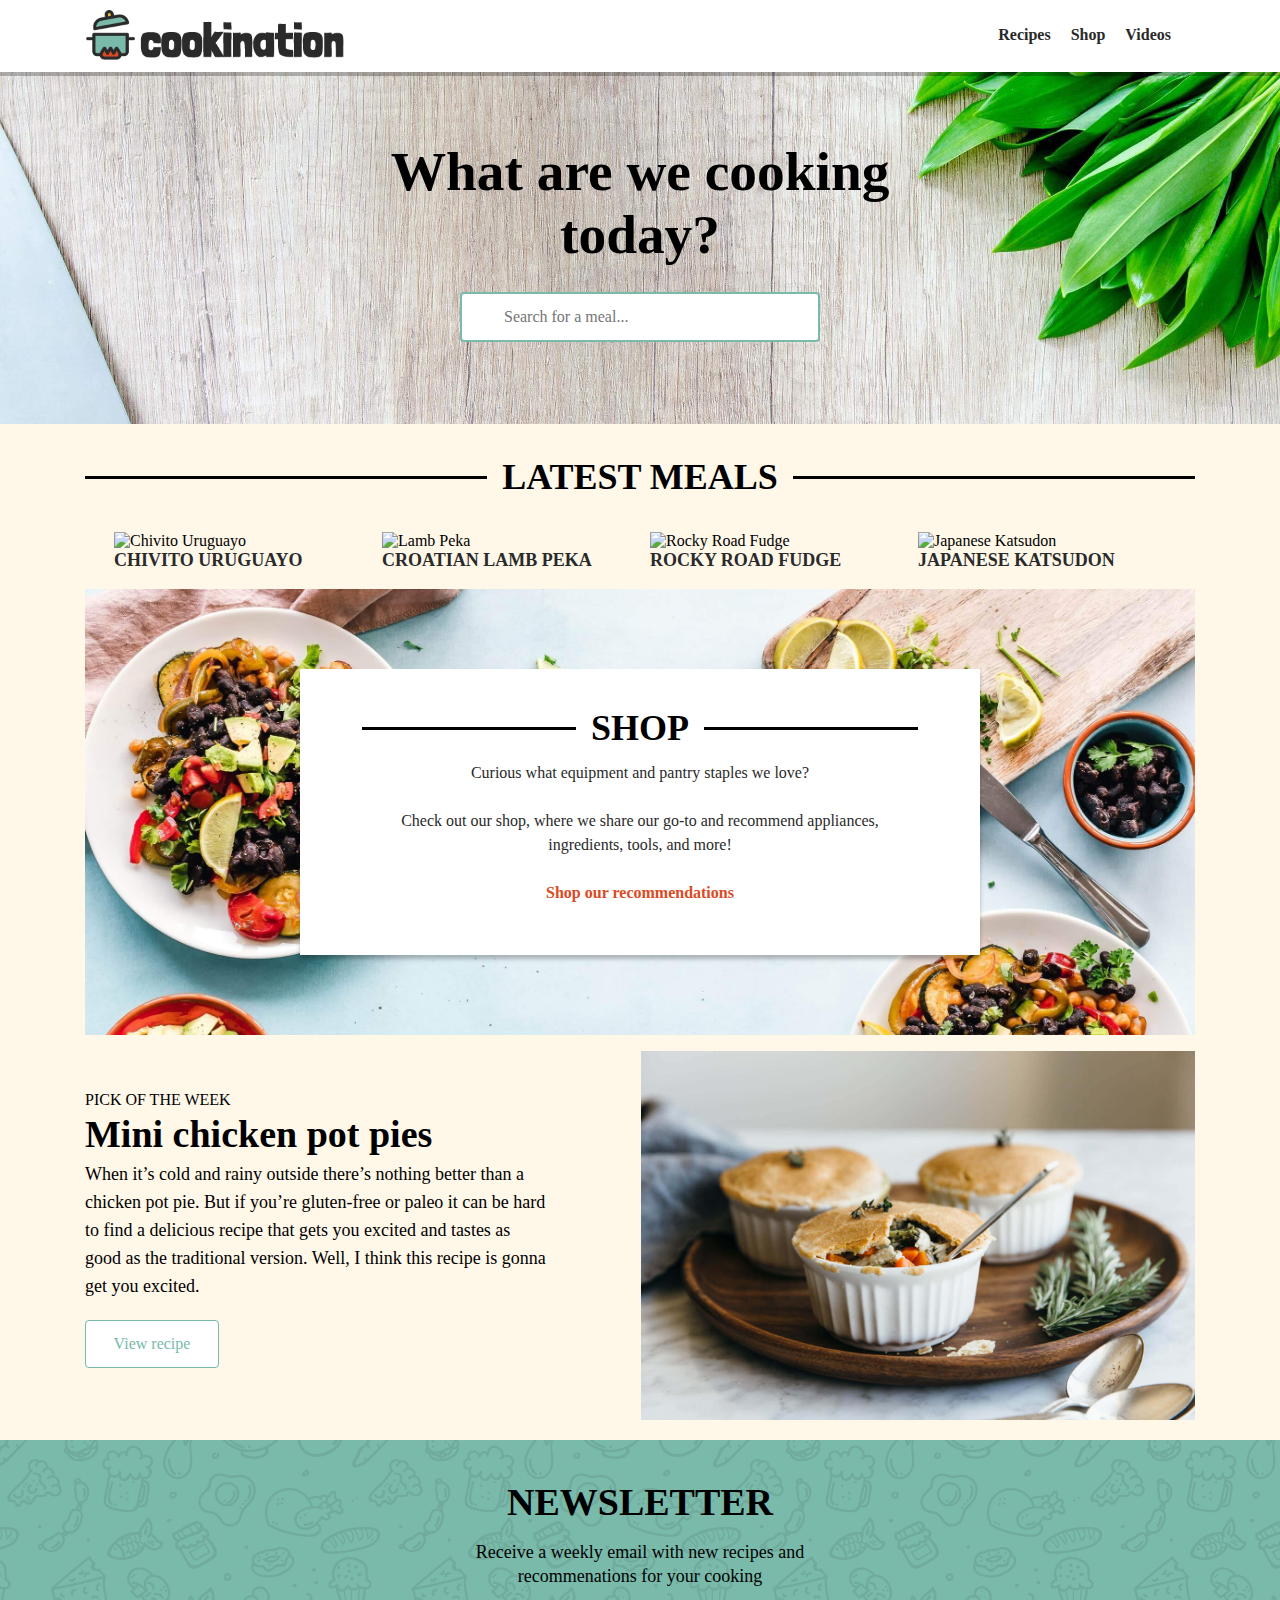
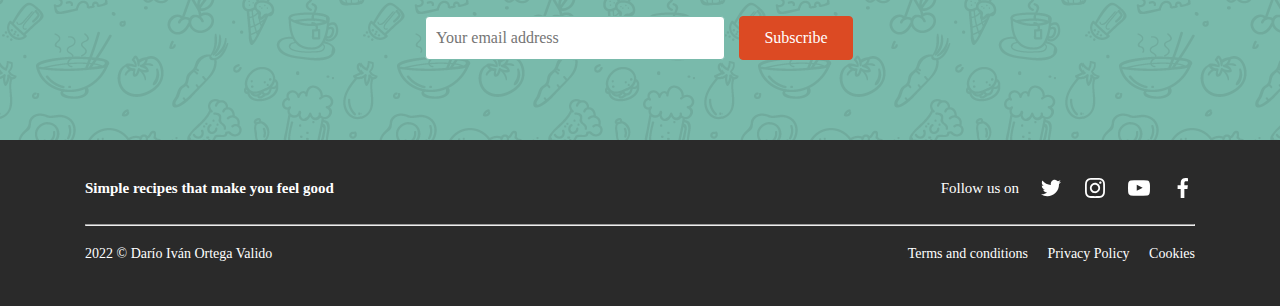
==== commit 99997ff3: "05061227" ====
--- a/index.html
+++ b/index.html
@@ -90,7 +90,7 @@
       <!-- * 3a ******* -->
       <div class="val"></div>
       <div class="s3a">
-        <div class="ds">
+        <!-- <div class="ds"> -->
           <div class="shop">
             <h2>Shop</h2>
             <p>Curious what equipment and pantry staples we love?</p>
@@ -98,7 +98,7 @@
               ingredients, tools, and more!</p>
             <p><a href="shop.htmpl">Shop our recommendations</a></p>
           </div>
-        </div>
+        <!-- </div> -->
       </div>
       <div class="var"></div>
 
--- a/css/style.css
+++ b/css/style.css
@@ -458,21 +458,15 @@
 
 
 /* * 3a ****************************************************** */
+
 .s3a {
     grid-area: s3a;
-    padding: 1rem 0;
-    /* padding: 1rem 1rem; */
-    background-color: var(--fondo-body)
-}
-.ds {
-    display: block;
-    margin: 0 auto;
-    /* padding: 5rem 1.125rem; */
     padding: 5rem 0;
     background-image: url("../img/shop-bg.jpg");
     background-repeat: no-repeat;
     background-size: cover;
 }
+
 .shop {
     display: block;
     margin: 0 auto;
@@ -487,30 +481,6 @@
     padding: 0 1.5rem;
 }
 
-/* .shop h2 {
-    padding: 0 1.5rem;
-    display: flex;
-    flex-direction: row;
-    align-items: center;
-    justify-items: center;
-    text-align: center;
-} */
-
-/* .shop h2::before, .shop h2::after {
-    content: '';
-    flex: 1 1;
-    border-bottom: .1875rem solid;
-    margin: auto;
-} */
-
-/* .shop h2::before {
-    margin-right: .9375rem;
-}
-
-.shop h2::after {
-    margin-left: .9375rem;
-} */
-
 .shop p {
     font-size: 1rem;
     color: var(--fondo-oscuro);
@@ -533,6 +503,7 @@
 .s4a {
     grid-area: s4a;
     background-color: var(--fondo-body);
+    padding-top: 1rem;
     padding-bottom: 1rem;
 }
 
@@ -802,9 +773,6 @@
 
 
     /* * 3a **************************** */
-    .ds {
-        width: 69.375rem;
-    }
 
     .shop {
         width: 42.5rem;
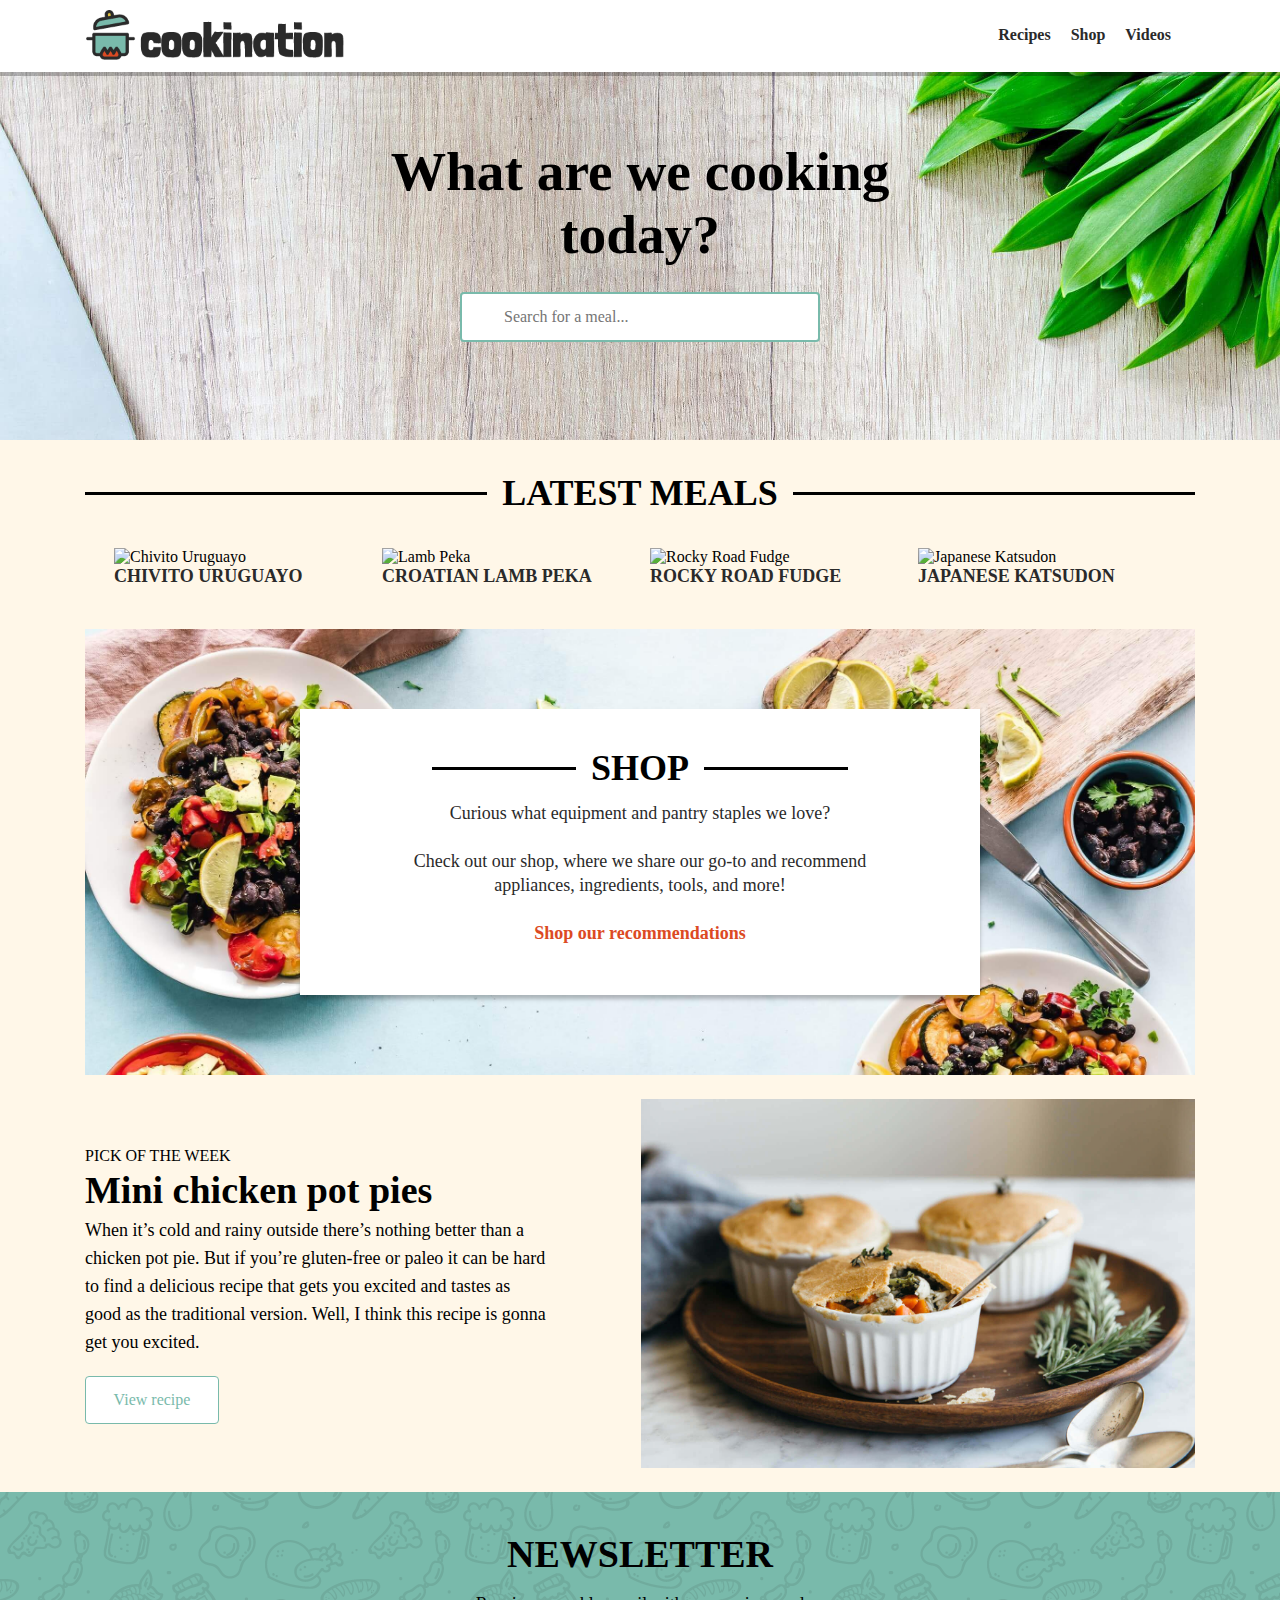
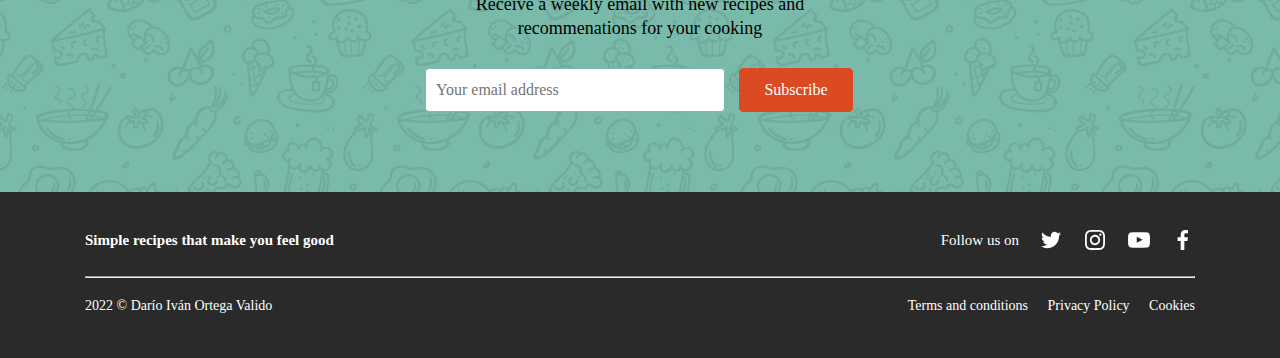
==== commit dc19333b: "06061738" ====
--- a/index.html
+++ b/index.html
@@ -15,8 +15,6 @@
   <!-- ? main ********* -->
   <main>
     <div class="container">
-
-
       <!-- * header *** -->
       <div class="shl"></div>
       <header>
@@ -38,7 +36,6 @@
       </header>
       <div class="shr"></div>
 
-
       <!-- * 1a ******* -->
       <div class="s1a">
         <h1>What are we cooking today?</h1>
@@ -55,33 +52,25 @@
         </div>
         <div class="figures">
 
-          <!-- <div> -->
-            <figure>
-              <img class="img_2a" src="img/meals/chivito.jpg" alt="Chivito Uruguayo">
-              <figcaption> <strong><a href="">Chivito uruguayo</a></strong></figcaption>
-            </figure>
-          <!-- </div> -->
+          <figure>
+            <img class="img_2a" src="img/meals/chivito.jpg" alt="Chivito Uruguayo">
+            <figcaption> <strong><a href="">Chivito uruguayo</a></strong></figcaption>
+          </figure>
 
-          <!-- <div> -->
-            <figure>
-              <img class="img_2a" src="img/meals/lamb-peka.jpg" alt="Lamb Peka">
-              <figcaption> <strong> <a href="">Croatian lamb peka</a></strong></figcaption>
-            </figure>
-          <!-- </div> -->
+          <figure>
+            <img class="img_2a" src="img/meals/lamb-peka.jpg" alt="Lamb Peka">
+            <figcaption> <strong> <a href="">Croatian lamb peka</a></strong></figcaption>
+          </figure>
 
-          <!-- <div> -->
-            <figure>
-              <img class="img_2a" src="img/meals/rocky-road.jpg" alt="Rocky Road Fudge">
-              <figcaption><strong> <a href="">Rocky road fudge</a></strong></figcaption>
-            </figure>
-          <!-- </div> -->
+          <figure>
+            <img class="img_2a" src="img/meals/rocky-road.jpg" alt="Rocky Road Fudge">
+            <figcaption><strong> <a href="">Rocky road fudge</a></strong></figcaption>
+          </figure>
 
-          <!-- <div> -->
-            <figure>
-              <img class="img_2a" src="img/meals/katsudon.jpg" alt="Japanese Katsudon">
-              <figcaption> <strong> <a href="">Japanese katsudon</a></strong></figcaption>
-            </figure>
-          <!-- </div> -->
+          <figure>
+            <img class="img_2a" src="img/meals/katsudon.jpg" alt="Japanese Katsudon">
+            <figcaption> <strong> <a href="">Japanese katsudon</a></strong></figcaption>
+          </figure>
 
         </div>
       </div>
@@ -90,35 +79,29 @@
       <!-- * 3a ******* -->
       <div class="val"></div>
       <div class="s3a">
-        <!-- <div class="ds"> -->
-          <div class="shop">
-            <h2>Shop</h2>
-            <p>Curious what equipment and pantry staples we love?</p>
-            <p>Check out our shop, where we share our go-to and recommend appliances,
-              ingredients, tools, and more!</p>
-            <p><a href="shop.htmpl">Shop our recommendations</a></p>
-          </div>
-        <!-- </div> -->
+        <div class="shop">
+          <h2>Shop</h2>
+          <p>Curious what equipment and pantry staples we love?</p>
+          <p>Check out our shop, where we share our go-to and recommend appliances,
+            ingredients, tools, and more!</p>
+          <p><a href="shop.htmpl">Shop our recommendations</a></p>
+        </div>
       </div>
       <div class="var"></div>
 
       <!-- * 4a ******* -->
       <div class="var"></div>
       <div class="s4a">
-        <div class="sa4_lim">
-          <div class="s4a_lit">
-            <p>Pick of the week</p>
-            <h3>Mini chicken pot pies</h3>
-            <p id="sec_txt">When it’s cold and rainy outside there’s nothing better than a chicken pot pie. But if
-              you’re gluten-free
-              or paleo it can be hard to find a delicious recipe that gets you excited and tastes as good as the
-              traditional version. Well, I think this recipe is gonna get you excited.</p>
-            <button disabled>View recipe</button>
-          </div>
-          <div class="s4a_img">
-            <img src="img/pick-week.jpg" alt="Pick of the week">
-          </div>
+        <div class="s4a_lit">
+          <p>Pick of the week</p>
+          <h3>Mini chicken pot pies</h3>
+          <p id="sec_txt">When it’s cold and rainy outside there’s nothing better than a chicken pot pie. But if
+            you’re gluten-free
+            or paleo it can be hard to find a delicious recipe that gets you excited and tastes as good as the
+            traditional version. Well, I think this recipe is gonna get you excited.</p>
+          <button disabled>View recipe</button>
         </div>
+        <img src="img/pick-week.jpg" alt="Pick of the week">
       </div>
       <div class="var"></div>
 
@@ -135,7 +118,6 @@
           </form>
         </div>
       </div>
-
 
       <!-- * footer *** -->
       <div class="vfl"></div>
@@ -181,6 +163,7 @@
         </div>
       </footer>
       <div class="vfr"></div>
+
     </div>
   </main>
 </body>
--- a/css/style.css
+++ b/css/style.css
@@ -113,13 +113,13 @@
 .container {
     display: grid;
     grid-template-areas:
-    "shl hea shr"
-    "s1a s1a s1a"
-    "val s2a var"
-    "val s3a var"
-    "val s4a var"
-    "new new new"
-    "vfl foo vfr";
+        "shl hea shr"
+        "s1a s1a s1a"
+        "val s2a var"
+        "val s3a var"
+        "val s4a var"
+        "new new new"
+        "vfl foo vfr";
     grid-template-columns: minmax(.9375rem, 0.5fr) 16fr minmax(.9375rem, 0.5fr);
     grid-gap: 0;
 }
@@ -157,7 +157,7 @@
 
 header img {
     display: block;
-    margin: .5rem auto ;
+    margin: .5rem auto;
     width: 10.625rem;
     height: 2.1513rem;
 }
@@ -211,46 +211,57 @@
     color: var(--blanco);
     background-color: var(--fondo-oscuro);
 }
+
 .social_men {
     grid-area: social_men;
     text-align: center;
 }
+
 .social_nav {
     padding-bottom: .5rem;
     grid-area: social_nav;
     text-align: center;
 }
+
 footer p {
     margin: .5rem 0;
     font-family: Montserrat;
     font-weight: 400;
     font-size: .9375rem;
 }
+
 footer li {
     display: inline-block;
     padding: 0 0 0 1rem;
 }
+
 footer a {
     color: var(--blanco);
     text-decoration: none;
 }
+
 footer li:first-child {
     padding-left: 0;
 }
+
 .social_nav a:hover {
     opacity: 0.7;
 }
+
 .separador {
     grid-area: separador;
     margin: 0 1rem .5rem;
 }
+
 .alumno_nom {
     grid-area: alumno_nom;
     text-align: center;
 }
+
 .alumno_nom p {
     font-size: .875rem;
 }
+
 .alumno_nav {
     grid-area: alumno_nav;
     margin: .25rem 0;
@@ -258,6 +269,7 @@
     padding-bottom: .5rem;
     font-size: .875rem;
 }
+
 .alumno_nav a:hover {
     color: var(--principal);
 }
@@ -338,6 +350,40 @@
     font-family: Montserrat;
 }
 
+/* * Areas de justificación */
+.val {
+    grid-area: val;
+    background-color: var(--fondo-body);
+}
+
+.var {
+    grid-area: var;
+    background-color: var(--fondo-body);
+}
+
+.vfl {
+    grid-area: vfl;
+    background-color: var(--fondo-oscuro);
+}
+
+.vfr {
+    grid-area: vfr;
+    background-color: var(--fondo-oscuro);
+}
+
+.shl {
+    grid-area: shl;
+    background-color: var(--blanco);
+    box-shadow: 0 .25rem 0 var(--sombra);
+    z-index: 2;
+}
+
+.shr {
+    grid-area: shr;
+    background-color: var(--blanco);
+    box-shadow: 0 .25rem 0 var(--sombra);
+    z-index: 2;
+}
 
 
 /* ! Pag1 -------------------------------------------------------- */
@@ -351,7 +397,7 @@
     background-image: url("../img/knife-bg.jpg");
     background-repeat: no-repeat;
     background-size: cover;
-    padding-bottom: .5rem;
+    padding-bottom: 1.5rem;
 }
 
 .s1a h1 {
@@ -363,7 +409,7 @@
     width: calc(25.5rem + 10vw);
 }
 
-.busca {
+.busca, .busca1 {
     display: block;
     margin: .625rem auto;
     border: .125rem solid;
@@ -378,6 +424,7 @@
     background-color: var(--blanco);
 }
 
+
 .s1a form {
     padding-bottom: 4rem;
 }
@@ -395,17 +442,19 @@
     grid-template-columns: 1fr;
     grid-gap: .125rem;
     justify-items: center;
-    padding-bottom: 1rem;
-}
+    padding-bottom: 2.5rem;
+}
+
 .figures {
     grid-area: fi1;
-    /* padding: 0 .9375rem; */   
+    /* padding: 0 .9375rem; */
     gap: 1.1875rem;
     display: flex;
     flex-direction: row;
     flex-flow: row wrap;
     justify-content: left;
 }
+
 .h2line {
     margin: 2rem 0;
     width: 100%;
@@ -416,7 +465,7 @@
     grid-area: he2;
 }
 
-.s2a h2, .shop h2  {
+.s2a h2, .shop h2 {
     /* padding: 0 .9375rem; */
     display: flex;
     /* flex-direction: row; */
@@ -424,6 +473,7 @@
     justify-items: center;
     text-align: center;
 }
+
 .s2a h2::before, .s2a h2::after,
 .shop h2::before, .shop h2::after {
     content: '';
@@ -435,21 +485,26 @@
 .s2a h2::before, .shop h2::before {
     margin-right: .9375rem;
 }
+
 .s2a h2::after, .shop h2::after {
     margin-left: .9375rem;
 }
+
 .s2a figcaption, .s2a_2 figcaption {
     text-transform: uppercase;
     font-size: 1.125rem;
     width: 15.5rem;
 }
+
 .s2a a, .s2a_2 a {
     text-decoration: none;
     color: var(--fondo-oscuro);
 }
+
 .s2a a:hover, .s2a_2 a:hover {
     color: var(--principal);
 }
+
 .img_2a {
     width: 15.625rem;
 }
@@ -500,26 +555,19 @@
 }
 
 /* * 4a ******************************************************* */
+
 .s4a {
     grid-area: s4a;
     background-color: var(--fondo-body);
-    padding-top: 1rem;
-    padding-bottom: 1rem;
-}
-
-.sa4_lim {
-
+    padding-top: 1.5rem;
+    padding-bottom: 1.5rem;
     display: flex;
-    gap: 1.25rem;
+    gap: 1.75rem;
     flex-flow: row wrap;
     justify-content: center;
     align-items: center;
 }
 
-.s4a img {
-    width: 100%;
-}
-
 .s4a_lit {
     width: 32.625rem;
 }
@@ -531,7 +579,6 @@
 
 .s4a_lit p:first-child {
     text-transform: uppercase;
-    font-size: 1rem;
 }
 
 .s4a_lit h3 {
@@ -547,12 +594,16 @@
     background-color: var(--blanco);
     font-size: 1rem;
     font-weight: 400;
-    margin: 1.25rem 0;
+    margin: 1.25rem 0 0;
     width: 8.375rem;
     height: 3rem;
     font-family: Montserrat;
 }
 
+.s4a img {
+    width: 32.625rem;
+}
+
 
 
 /* ! Pag2 -------------------------------------------------------- */
@@ -566,7 +617,6 @@
 .br_cab {
     grid-area: he2;
     margin-top: 2rem;
-    display: block;
     text-align: center;
     padding: .5rem 1rem;
 }
@@ -574,22 +624,20 @@
 .pag {
     grid-area: pg1;
 }
-
-
 
 .br_cab p {
     padding: .5rem 0;
     line-height: 1.625rem;
 }
 
-.pag ol::before {
+.pag li::before {
     content: '';
-    text-decoration: none;
+    /* text-decoration: none; */
 }
 
 .pag li {
     display: inline-block;
-    padding: 2rem .375rem 2rem 0;
+    padding: 2rem .125rem 0;
 }
 
 .pag a {
@@ -622,11 +670,12 @@
 }
 
 .figures iframe {
+    border: none;
     width: 32.625rem;
     height: 19.6875rem;
 }
 
-.mydt {
+.vid_ti {
     padding: 1rem .9375rem;
     text-transform: uppercase;
     font-size: 1.125rem;
@@ -634,45 +683,13 @@
     width: 32.625rem;
 }
 
-.mydd {
+.vid_des {
     padding: 0 1rem 1rem;
     font-size: 1rem;
     line-height: 1.5rem;
 }
 
-.val {
-    grid-area: val;
-    background-color: var(--fondo-body);
-}
-
-.var {
-    grid-area: var;
-    background-color: var(--fondo-body);
-}
-
-.vfl {
-    grid-area: vfl;
-    background-color: var(--fondo-oscuro);
-}
-
-.vfr {
-    grid-area: vfr;
-    background-color: var(--fondo-oscuro);
-}
-
-.shl {
-    grid-area: shl;
-    background-color: var(--blanco);
-    box-shadow: 0 .25rem 0 var(--sombra);
-    z-index: 2;
-}
-
-.shr {
-    grid-area: shr;
-    background-color: var(--blanco);
-    box-shadow: 0 .25rem 0 var(--sombra);
-    z-index: 2;
-}
+
 
 /* ? ----------------------------------------------------------------------------------------------- */
 /* ? DESKTOP --------------------------------------------------------------------------------------- */
@@ -718,55 +735,67 @@
         row-gap: .75rem;
         align-items: baseline;
     }
+
     footer li:first-child {
         padding-left: 1rem;
     }
+
     .social_men {
         text-align: left;
         width: 15.625rem;
     }
+
     .social_nav {
         text-align: right;
     }
+
     .social_nav nav {
         display: inline-block;
         vertical-align: middle;
     }
+
     .social_nav p {
         display: inline;
     }
+
     .separador {
         margin: 0;
     }
+
     .alumno_nom {
         text-align: left;
     }
+
     .alumno_nav {
         text-align: right;
     }
 
-    
-
-    
+
+
+
 
     /* ! Pag1 -------------------------------------------------------- */
     /* ! Pag1 INDEX -------------------------------------------------- */
     /* ! Pag1 -------------------------------------------------------- */
 
     /* * 2a **************************** */
-    .figures{
+    .figures {
         column-gap: 1.25rem;
         row-gap: 2rem;
     }
+
     .img_2a {
-        width: 16.3125rem;   
-    }
+        width: 16.3125rem;
+    }
+
     .h2line {
         width: 69.375rem;
     }
+
     h2::before {
         margin: 0 1rem 0 0;
     }
+
     h2::after {
         margin: 0 0 0 1rem
     }
@@ -778,13 +807,21 @@
         width: 42.5rem;
     }
 
+    .shop h2 {
+        margin: 0 4.375rem;
+    }
+
+    .shop p {
+        font-size: 1.125rem;
+    }
+
     /* * 4a **************************** */
-    .sa4_lim {
-        gap: 1.75rem;
+    .s4a {
+        /* gap: 1.75rem; */
         justify-content: space-between;
     }
 
-    #sec_txt {
+    p#sec_txt {
         font-size: 1.125rem;
         padding-right: 3.75rem;
         line-height: 1.75rem;
@@ -805,29 +842,22 @@
     /* ! Pag2 -------------------------------------------------------- */
 
     /* * 2a2 ******************************************************* */
+
     .s2a_2 {
-        grid-area: s2a;
-        background-color: var(--fondo-body);
-        display: grid;
         grid-template-areas:
             "he2 he2"
             "asi fi1"
             "asi pg1";
         grid-template-columns: 1fr 3fr;
-        /* grid-gap: .125rem; */
-
-        justify-items: center;
-        padding-bottom: 1rem;
-    }
-
-    h2#noline {
-        text-align: center;
-    }
+        padding-bottom: 3rem;
+    }
+
 
     .br_cab {
         justify-self: flex-start;
         text-align: left;
         padding-left: 0;
+        font-size: 1.125rem;
     }
 
     aside {
@@ -854,7 +884,7 @@
         padding: .25rem 1rem;
     }
 
-    .busca1 {
+    /* .busca1 {
         display: block;
         margin: 1rem 1rem;
         border: .125rem solid;
@@ -867,8 +897,11 @@
         font-size: 1rem;
         background: url("../img/icons/search.svg") no-repeat .625rem;
         background-color: var(--blanco);
-    }
-
+    } */
+    .busca1 {
+        margin: 1rem 1rem;
+        width: 14.9375rem;
+    }
 
     /* ! Pag4 -------------------------------------------------------- */
     /* ! Pag4 VIDEOS  ------------------------------------------------ */
@@ -876,23 +909,20 @@
 
 
     .blanco {
-        background-color: var(--blanco);
         width: 33.875rem;
         height: calc(100% - 19.6875rem);
     }
 
     .figures iframe {
-        border-width: 0;
         width: 33.875rem;
-        height: 19.6875rem;
-    }
-
-    .mydt {
+    }
+
+    .vid_ti {
         padding: 1rem 1rem;
         width: 33.875rem;
     }
 
-    .mydd {
+    .vid_des {
         width: 33.875rem;
         font-size: 1.125rem;
         line-height: 1.625rem;
